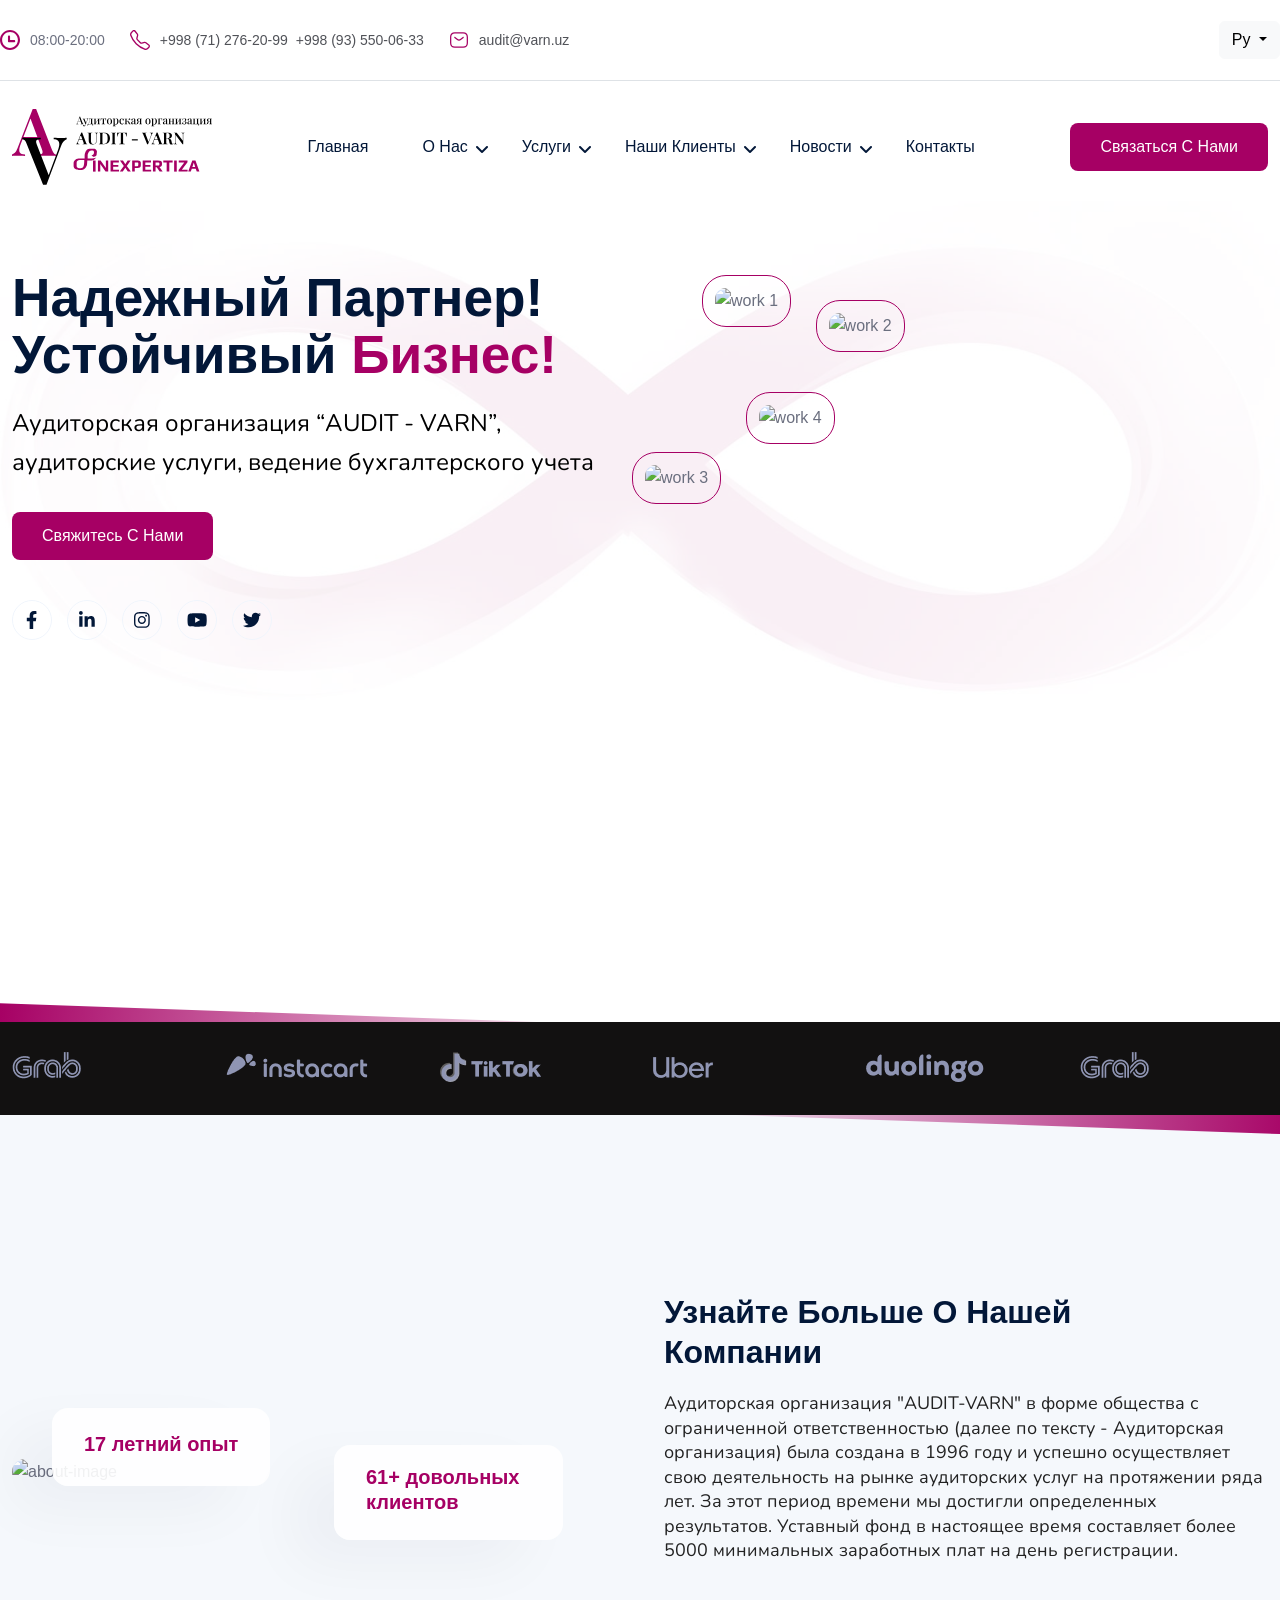
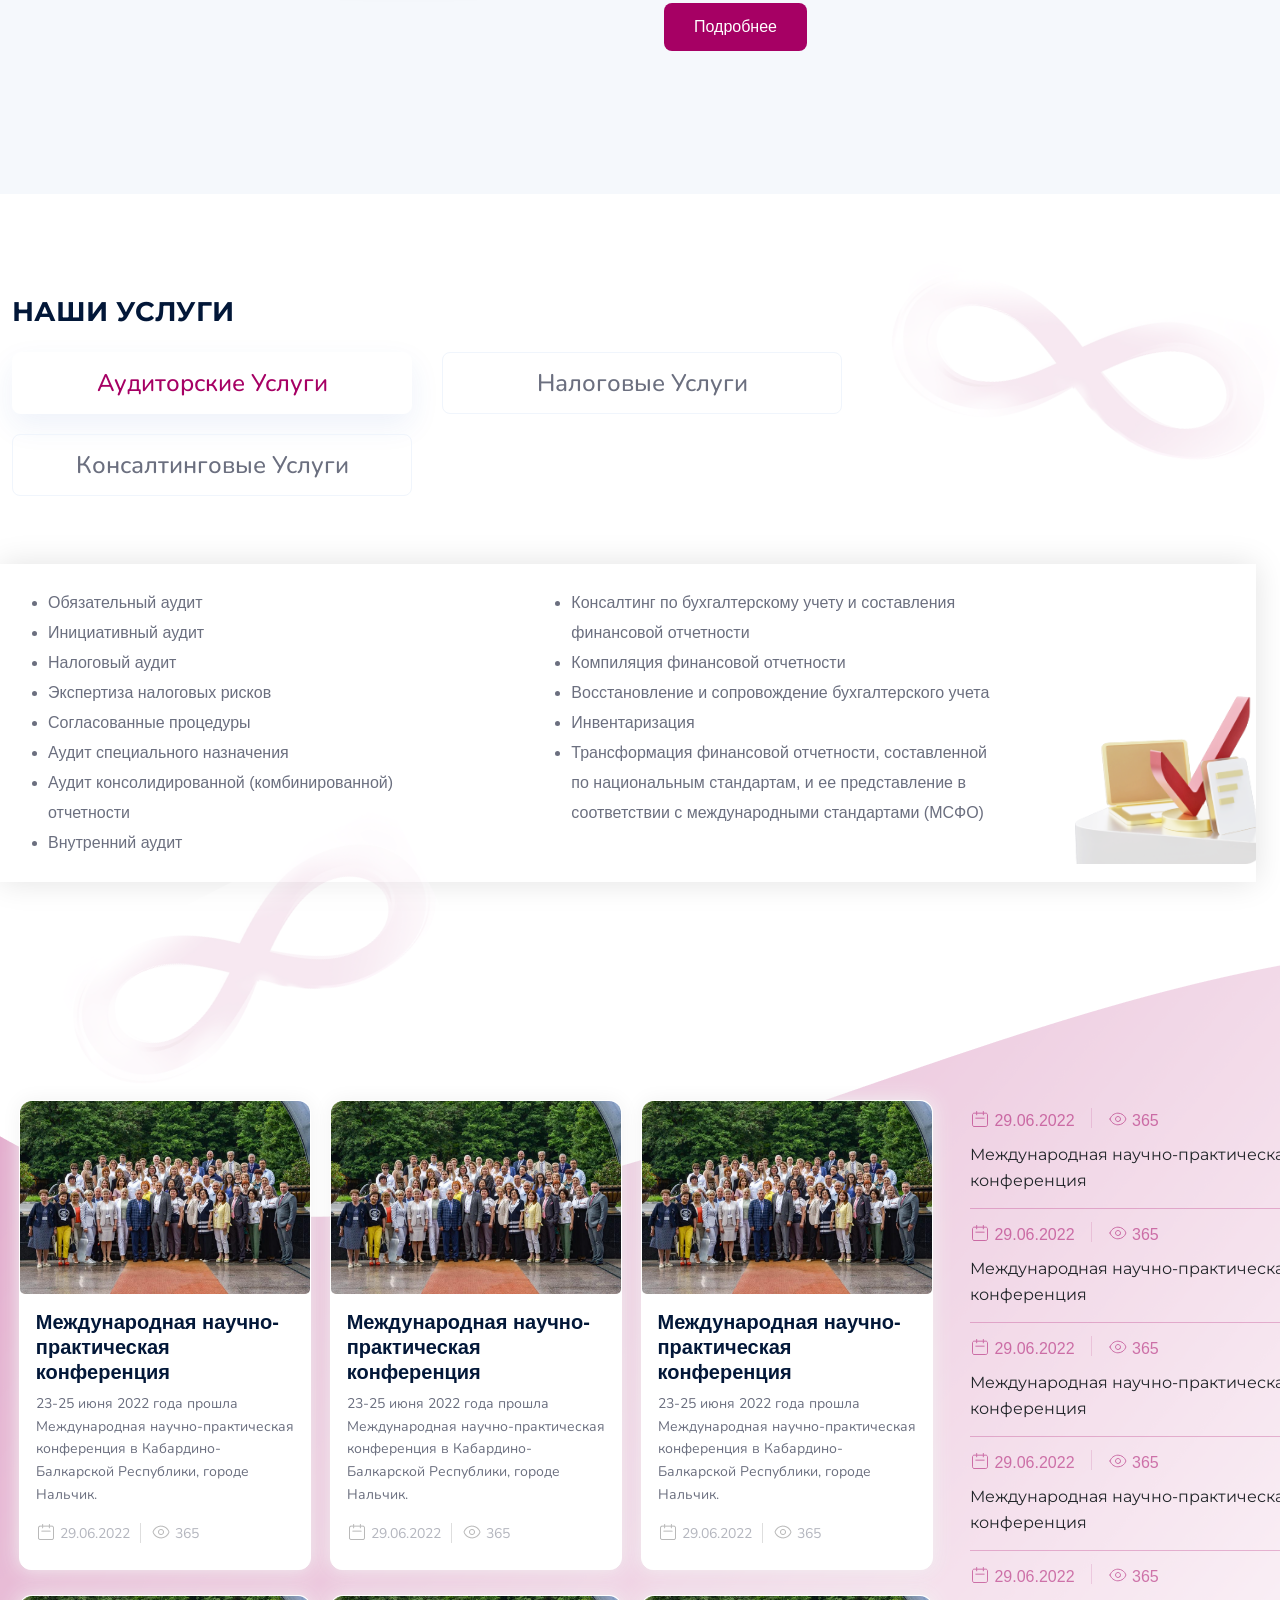
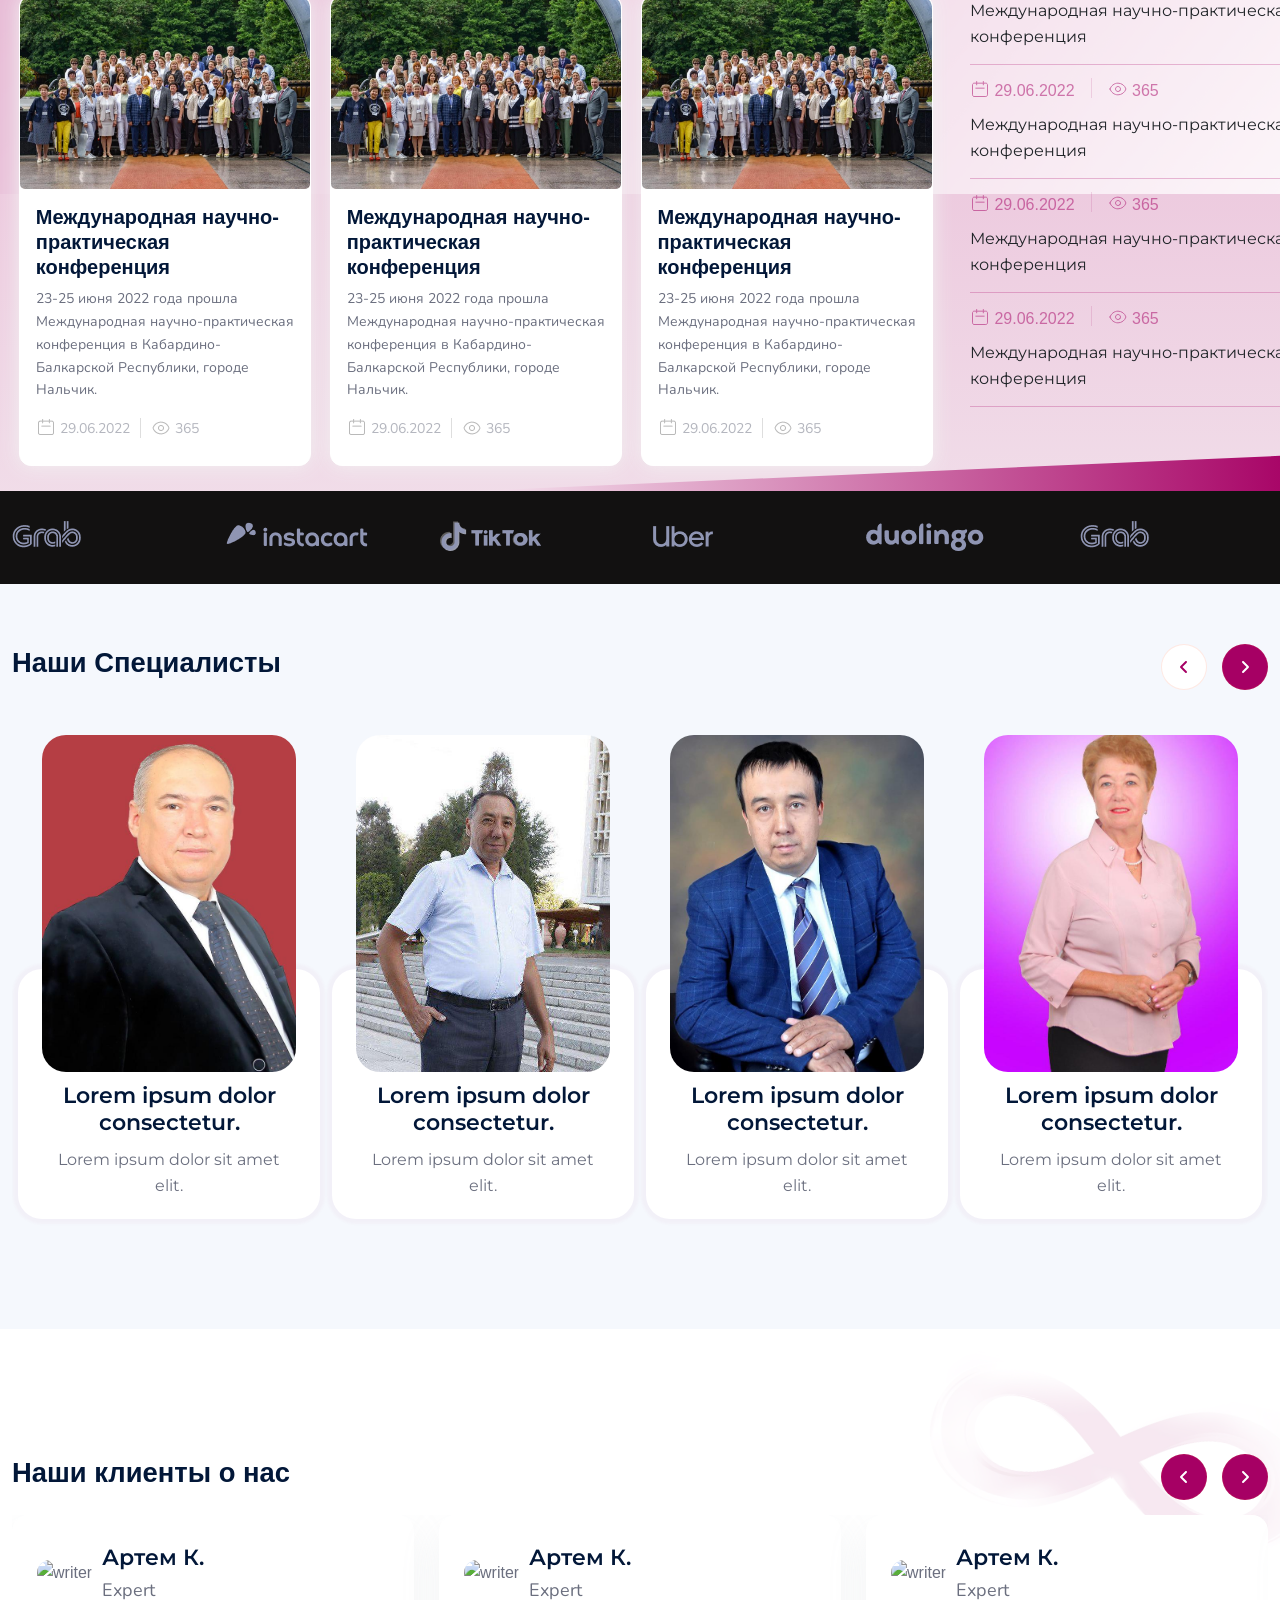
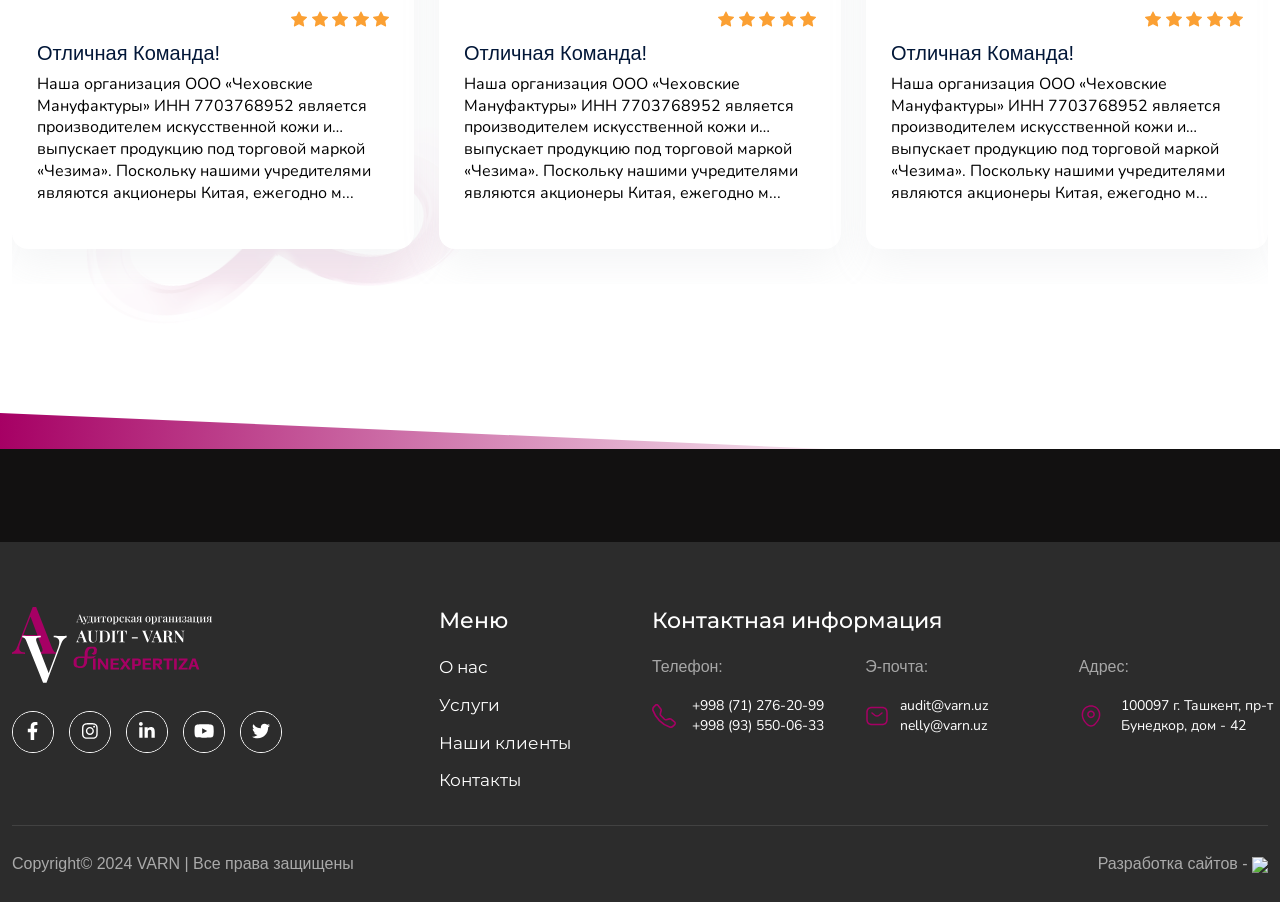
==== index.html @ 9e9b64b4 "full editing for server" ====
<!DOCTYPE html>
<html lang="en" data-bs-theme="light">

<head>
  <title>Audit varn</title>
  <meta charset="UTF-8">
  <meta http-equiv="X-UA-Compatible" content="IE=edge">
  <meta name="viewport" content="width=device-width, initial-scale=1.0">

  <!-- Sites meta Data -->
  <meta name="application-name"
    content="Torkbiz - Professional Multipurpose HTML Template for Business Consulting & Financial Services">
  <meta name="author" content="thetork">
  <meta name="keywords" content="Torkbiz, corporate business, consultancy agencies">
  <meta name="description"
    content="Torkbiz provides a professional online platform to showcase your products, services, and expertise.
      From captivating visuals to seamless navigation, Torkbiz ensures an engaging user experience that leaves a lasting impression.
      Whether you're looking to attract new clients, expand your reach, or establish your brand presence,
      Torkbiz is the perfect choice for crafting a modern business website that stands out in today's competitive landscape.">

  <!-- OG meta data -->
  <meta property="og:title"
    content="Torkbiz - Professional Multipurpose HTML Template for Business Consulting & Financial Services">
  <meta property="og:site_name" content=Torkbiz>
  <meta property="og:url" content="https://oqila.uz/">
  <meta property="og:description"
    content="Professional Multipurpose Corporate HTML Template for Business Consulting & Financial Service that attract new clients, expand your reach, or establish your brand presence,
      Torkbiz is the perfect choice for crafting a modern business website that stands out in today's competitive landscape.">
  <meta property="og:type" content="website">
  <meta property="og:image" content="assets/images/og.png">

  <link rel="shortcut icon" href="assets/images/icon/logo.png" type="image/x-icon">

  <link rel="stylesheet" href="assets/css/bootstrap.min.css">
  <link rel="stylesheet" href="assets/css/aos.css">
  <link rel="stylesheet" href="assets/css/all.min.css">
  <link rel="stylesheet" href="assets/css/lightcase.css">
  <link rel="stylesheet" href="assets/css/swiper-bundle.min.css">

  <!-- main css for template -->
  <link rel="stylesheet" href="assets/css/style.css">
</head>

<body>

  <!-- ===============>> Preloader start here <<================= -->
  <div class="preloader">
    <img loading="lazy" src="assets/images/logo/logo.svg" alt="preloader icon">
  </div>
  <!-- ===============>> Preloader end here <<================= -->

  <!-- ===============>> Header section start here <<================= -->
  <header>
    <nav class="navbar navbar-expand-lg nav-h">
      <div class="container d-flex justify-content-between align-items-center p-0">
        <div class="d-flex align-items-center">
          <svg version="1.1" id="Capa_1" xmlns="http://www.w3.org/2000/svg" xmlns:xlink="http://www.w3.org/1999/xlink"
            viewBox="0 0 142.447 142.447" xml:space="preserve">
            <g>
              <path d="M71.224,0C31.951,0,0,31.951,0,71.224s31.951,71.224,71.224,71.224s71.224-31.951,71.224-71.224
                            S110.496,0,71.224,0z M71.224,127.447C40.222,127.447,15,102.226,15,71.224S40.222,15,71.224,15s56.224,25.222,56.224,56.224
                            S102.226,127.447,71.224,127.447z" />
              <path d="M100.923,72.016H71.724V46.724c0-4.143-3.357-7.5-7.5-7.5s-7.5,3.357-7.5,7.5v32.792
                        c0,4.143,3.357,7.5,7.5,7.5h36.699c4.143,0,7.5-3.357,7.5-7.5S105.065,72.016,100.923,72.016z" />
            </g>
          </svg>
          <p>08:00-20:00</p>
          <svg xmlns="http://www.w3.org/2000/svg" class="bi bi-telephone" viewBox="0 0 16 16">
            <path
              d="M3.654 1.328a.678.678 0 0 0-1.015-.063L1.605 2.3c-.483.484-.661 1.169-.45 1.77a17.6 17.6 0 0 0 4.168 6.608 17.6 17.6 0 0 0 6.608 4.168c.601.211 1.286.033 1.77-.45l1.034-1.034a.678.678 0 0 0-.063-1.015l-2.307-1.794a.68.68 0 0 0-.58-.122l-2.19.547a1.75 1.75 0 0 1-1.657-.459L5.482 8.062a1.75 1.75 0 0 1-.46-1.657l.548-2.19a.68.68 0 0 0-.122-.58zM1.884.511a1.745 1.745 0 0 1 2.612.163L6.29 2.98c.329.423.445.974.315 1.494l-.547 2.19a.68.68 0 0 0 .178.643l2.457 2.457a.68.68 0 0 0 .644.178l2.189-.547a1.75 1.75 0 0 1 1.494.315l2.306 1.794c.829.645.905 1.87.163 2.611l-1.034 1.034c-.74.74-1.846 1.065-2.877.702a18.6 18.6 0 0 1-7.01-4.42 18.6 18.6 0 0 1-4.42-7.009c-.362-1.03-.037-2.137.703-2.877z" />
          </svg>
          <p><a href="tel:+998712762099">+998 (71) 276-20-99</a><a href="tel:+998935500633" class="ms-2">+998
              (93) 550-06-33</a></p>
          <svg viewBox="0 0 24 24" fill="none" xmlns="http://www.w3.org/2000/svg">
            <path
              d="M17 21.25H7C3.35 21.25 1.25 19.15 1.25 15.5V8.50003C1.25 4.85003 3.35 2.75003 7 2.75003H17C20.65 2.75003 22.75 4.85003 22.75 8.50003V15.5C22.75 19.15 20.65 21.25 17 21.25ZM7 4.25003C4.14 4.25003 2.75 5.64003 2.75 8.50003V15.5C2.75 18.36 4.14 19.75 7 19.75H17C19.86 19.75 21.25 18.36 21.25 15.5V8.50003C21.25 5.64003 19.86 4.25003 17 4.25003H7Z"
              fill="#A60064" />
            <path
              d="M11.9998 12.87C11.1598 12.87 10.3098 12.61 9.65978 12.08L6.52978 9.57997C6.20978 9.31997 6.14978 8.84997 6.40978 8.52997C6.66978 8.20997 7.13978 8.14997 7.45978 8.40997L10.5898 10.91C11.3498 11.52 12.6398 11.52 13.3998 10.91L16.5298 8.40997C16.8498 8.14997 17.3298 8.19997 17.5798 8.52997C17.8398 8.84997 17.7898 9.32997 17.4598 9.57997L14.3298 12.08C13.6898 12.61 12.8398 12.87 11.9998 12.87Z"
              fill="#A60064" />
          </svg>
          <p><a href="mailto:audit@varn.uz">audit@varn.uz</a></p>
        </div>
        <div class="d-flex align-items-center">
          <div class="dropdown">
            <button class="btn btn-light dropdown-toggle" type="button" data-bs-toggle="dropdown" aria-expanded="false">
              Ру
            </button>
            <ul class="dropdown-menu custom-dropdown">
              <li><button class="dropdown-item" type="button">Ру</button></li>
              <li><button class="dropdown-item" type="button">En</button></li>
            </ul>
          </div>
          <div class="lightdark-switch ms-3 d-none">
            <span class="dark-btn p-0 border-0" id="btnSwitch" style="width: 33px; height: 33px;"><img loading="lazy"
                src="assets/images/icon/moon.svg" alt="lightdark-switch" class="swtich-icon"></span>
          </div>
        </div>
      </div>
    </nav>
  </header>
  <!-- ===============>> Header section end here <<================= -->
  <!-- ===============>> Header section start here <<================= -->
  <header class="header-section bg-color-3" style="background-color: rgba(255, 255, 255, 0.8);">
    <div class="header-bottom">
      <div class="container border-top">
        <div class="header-wrapper">
          <div class="logo">
            <a href="index.html">
              <img loading="lazy" class="dark" src="assets/images/logo/logo.svg" alt="logo">
            </a>
          </div>
          <div class="menu-area">
            <ul class="menu menu--style1">
              <li>
                <a href="#0"> Главная </a>
              </li>
              <li>
                <a href="#">О нас</a>
                <ul class="submenu">
                  <li><a href="about.html">О компании</a></li>
                  <li><a href="price.html">Наши специалисты</a></li>
                  <li><a href="team.html">Сотрудничество</a></li>
                  <li><a href="team.html">Галерея</a></li>
                </ul>
              </li>
              <li>
                <a href="#">Услуги</a>
                <ul class="submenu">
                  <li><a href="services.html">Аудиторские услуги</a></li>
                  <li><a href="service-details.html">Налоговые услуги</a></li>
                  <li><a href="service-details.html">Консалтинговые услуги</a></li>
                </ul>
              </li>
              <li>
                <a href="#">Наши клиенты</a>
                <ul class="submenu">
                  <li><a href="blogs.html">Клиенты</a></li>
                  <li><a href="blog-sidebar.html">Заключения</a></li>
                  <liИнформация о проведенных аудиторских>
              </li>
            </ul>
            </li>
            <li>
              <a href="#">Новости</a>
              <ul class="submenu">
                <li><a href="services.html">Новости в законодательстве</a></li>
                <li><a href="service-details.html">Новости компании</a></li>
              </ul>
            </li>
            <li>
              <a href="contact.html">Контакты</a>
            </li>
            </ul>

          </div>
          <div class="header-action">
            <div class="menu-area">
              <div class="header-btn">
                <a href="signup.html" class="trk-btn trk-btn--border trk-btn--primary1">
                  <span style="font-weight: 500;">Связаться с нами</span>
                </a>
              </div>

              <!-- toggle icons -->
              <div class="header-bar d-lg-none header-bar--style1">
                <span></span>
                <span></span>
                <span></span>
              </div>
            </div>
          </div>
        </div>
      </div>
    </div>
  </header>
  <!-- ===============>> Header section end here <<================= -->
  <!-- ===============>> Banner section start here <<================= -->
  <section class="banner bg--cover bg-color-3" style="background-color: rgba(255, 255, 255, 0.8); height: 90vh;">
    <section style="background-color: rgba(255, 255, 255, 0); height: 90vh;">
      <div class="container pt-5">
        <div class="banner__wrapper">
          <div class="row gy-5 gx-4">
            <div class="col-lg-6 col-md-6 mt-sm-3 mt-xl-5">
              <div class="banner__content mt-lg-50 " data-aos="fade-right" data-aos-duration="1000">
                <h1 class="banner__content-heading">Надежный партнер! Устойчивый <span
                    style="color: var(--brand-color);">бизнес!</span></h1>
                <p class="banner__content-moto">Аудиторская организация “AUDIT - VARN”, аудиторские услуги, ведение
                  бухгалтерского учета</p>
                <div class="banner__content-btngroup">
                  <a href="signin.html" class="trk-btn trk-btn--border trk-btn--primary1 trk-btn--arrow">
                    Свяжитесь с нами
                  </a>
                </div>
                <div class="banner__content-social">
                  <ul class="social">
                    <li class="social__item">
                      <a href="#" class="social__link social__link--style1"><i class="fab fa-facebook-f"></i></a>
                    </li>
                    <li class="social__item">
                      <a href="#" class="social__link social__link--style1"><i class="fab fa-linkedin-in"></i></a>
                    </li>
                    <li class="social__item">
                      <a href="#" class="social__link social__link--style1"><i class="fab fa-instagram"></i></a>
                    </li>
                    <li class="social__item">
                      <a href="#" class="social__link social__link--style1"><i class="fab fa-youtube"></i></a>
                    </li>
                    <li class="social__item">
                      <a href="signin.html" class="social__link social__link--style1"><i class="fab fa-twitter"></i></a>
                    </li>
                  </ul>
                </div>
              </div>
            </div>
            <div class="col-lg-6 col-md-6">
              <div class=" banner-images d-flex flex-column">
                <div>
                  <img loading="lazy" src="assets/images/bg/image.png" alt="work 1">
                  <img loading="lazy" src="assets/images/bg/image2.png" alt="work 2">
                </div>
                <div>
                  <img loading="lazy" src="assets/images/bg/image3.png" alt="work 3">
                  <img loading="lazy" src="assets/images/bg/image4.png" alt="work 4">
                </div>
              </div>
            </div>
          </div>
        </div>
      </div>
    </section>
  </section>
  <!-- ===============>> Banner section end here <<================= -->

  <!-- ===============>> partner section start here <<================= -->
  <div class="partner partner--gradient">
    <div class="container">
      <div class="partner__wrapper">
        <div class="partner__slider swiper">
          <div class="swiper-wrapper">
            <div class="swiper-slide">
              <div class="partner__item">
                <div class="partner__item-inner">
                  <img loading="lazy" src="assets/images/partner/light/1.png" alt="partner logo">
                </div>
              </div>
            </div>
            <div class="swiper-slide">
              <div class="partner__item">
                <div class="partner__item-inner">
                  <img loading="lazy" src="assets/images/partner/light/2.png" alt="partner logo">
                </div>
              </div>
            </div>
            <div class="swiper-slide">
              <div class="partner__item">
                <div class="partner__item-inner">
                  <img loading="lazy" src="assets/images/partner/light/3.png" alt="partner logo">
                </div>
              </div>
            </div>
            <div class="swiper-slide">
              <div class="partner__item">
                <div class="partner__item-inner">
                  <img loading="lazy" src="assets/images/partner/light/4.png" alt="partner logo">
                </div>
              </div>
            </div>
            <div class="swiper-slide">
              <div class="partner__item">
                <div class="partner__item-inner">
                  <img loading="lazy" src="assets/images/partner/light/5.png" alt="partner logo">
                </div>
              </div>
            </div>
          </div>
        </div>
      </div>
    </div>
  </div>
  <!-- ===============>> partner section end here <<================= -->

  <!-- ===============>> About section start here <<================= -->
  <section class="about about--style1 bg-color-2">
    <div class="container">
      <div class="about__wrapper">
        <div class="row g-5 align-items-center">
          <div class="col-lg-6">
            <div class="about__thumb" data-aos="fade-right" data-aos-duration="800">
              <div class="about__thumb-inner">
                <div class="about__thumb-image floating-content">
                  <img loading="lazy" class="dark" src="assets/images/bg/image5.png" alt="about-image">
                  <div class="floating-content__top-left">
                    <div class="floating-content__item">
                      <h3> <span class="purecounter" data-purecounter-start="0" data-purecounter-end="28">28</span>
                        летний опыт
                      </h3>
                    </div>
                  </div>
                  <div class="floating-content__bottom-right">
                    <div class="floating-content__item">
                      <h3 style="width: 165px;"> <span class="purecounter" data-purecounter-start="0"
                          data-purecounter-end="100">100</span>+ довольных клиентов
                      </h3>
                    </div>
                  </div>
                </div>
              </div>
            </div>
          </div>
          <div class="col-lg-6">
            <div class="about__content" data-aos="fade-left" data-aos-duration="800">
              <div class="about__content-inner">
                <div class="section-header section-header--max18 mb-1">
                  <h2 class="fs-2">Узнайте больше о нашей компании</h2>
                </div>
                <p class="mb-0">Аудиторская организация "AUDIT-VARN" в форме общества с ограниченной ответственностью
                  (далее по тексту - Аудиторская организация) была создана в 1996 году и успешно осуществляет свою
                  деятельность на рынке аудиторских услуг на протяжении ряда лет. За этот период времени мы достигли
                  определенных результатов. Уставный фонд в настоящее время составляет более 5000 минимальных заработных
                  плат на день регистрации.</p>
                <a href="about.html" class="trk-btn trk-btn--border trk-btn--primary1 mt-25 fw-normal">Подробнее</a>
              </div>
            </div>
          </div>
        </div>
      </div>
    </div>
  </section>
  <!-- ===============>> About section start here <<================= -->

  <!-- ===============>> feature section start here <<================= -->
  <section class="feature bg-color-4">
    <div class="container">
      <div class="feature__wrapper">
        <h4 class="font-montserrat mb-4">НАШИ УСЛУГИ</h4>
        <div class="row g-5 align-items-center justify-content-between">
          <div class="feature__content" data-aos="fade-right" data-aos-duration="800">
            <div class="feature__content-inner">
              <div class="feature__nav">
                <div class="nav nav--feature flex-row nav-pills justify-content-lg-start justify-content-sm-center"
                  id="feat-pills-tab" role="tablist" aria-orientation="horizontal">
                  <div class="nav-link active" id="feat-pills-one-tab" data-bs-toggle="pill"
                    data-bs-target="#feat-pills-one" role="tab" aria-controls="feat-pills-one" aria-selected="true">
                    <div class="feature__item">
                      <div class="feature__item-inner">
                        <div class="feature__item-content">
                          <h6>Аудиторские услуги</h6>
                        </div>
                      </div>
                    </div>
                  </div>
                  <div class="nav-link" id="feat-pills-two-tab" data-bs-toggle="pill" data-bs-target="#feat-pills-two"
                    role="tab" aria-controls="feat-pills-two" aria-selected="false">
                    <div class="feature__item">
                      <div class="feature__item-inner">
                        <div class="feature__item-content">
                          <h6>Налоговые услуги</h6>
                        </div>
                      </div>
                    </div>
                  </div>
                  <div class="nav-link" id="feat-pills-three-tab" data-bs-toggle="pill"
                    data-bs-target="#feat-pills-three" role="tab" aria-controls="feat-pills-three"
                    aria-selected="false">
                    <div class="feature__item">
                      <div class="feature__item-inner">
                        <div class="feature__item-content">
                          <h6>Консалтинговые услуги</h6>
                        </div>
                      </div>
                    </div>
                  </div>
                </div>
              </div>
            </div>
          </div>
          <div class="col-md-12 col-lg-12">
            <div class="feature__thumb" data-aos="fade-left" data-aos-duration="800">
              <div class="feature__thumb-inner">
                <div class="tab-content" id="feat-pills-tabContent">
                  <div class="tab-pane fade show active" id="feat-pills-one" role="tabpanel"
                    aria-labelledby="feat-pills-one-tab" tabindex="0">
                    <div class="row w-100 service_box">
                      <ul class="px-5 my-4 col-lg-5 col-sm-12">
                        <li>Обязательный аудит</li>
                        <li>Инициативный аудит</li>
                        <li>Налоговый аудит</li>
                        <li>Экспертиза налоговых рисков</li>
                        <li>Согласованные процедуры</li>
                        <li>Аудит специального назначения</li>
                        <li>Аудит консолидированной (комбинированной) отчетности</li>
                        <li>Внутренний аудит</li>
                      </ul>
                      <ul class="px-5 my-4 col-lg-5 col-sm-12">
                        <li>Консалтинг по бухгалтерскому учету и составления финансовой отчетности
                        </li>
                        <li>Компиляция финансовой отчетности</li>
                        <li>Восстановление и сопровождение бухгалтерского учета</li>
                        <li>Инвентаризация</li>
                        <li>Трансформация финансовой отчетности, составленной по национальным стандартам, и ее
                          представление в соответствии с международными стандартами (МСФО)</li>
                      </ul>
                      <div class="col-lg-2 d-sm-none d-lg-block"></div>
                    </div>
                  </div>
                  <div class="tab-pane fade" id="feat-pills-two" role="tabpanel" aria-labelledby="feat-pills-two-tab"
                    tabindex="0">
                    <div class="row w-100 service_box">
                      <ul class="px-5 my-4 col-lg-5 col-sm-12">
                        <li>Обязательный аудит</li>
                        <li>Инициативный аудит</li>
                        <li>Налоговый аудит</li>
                        <li>Экспертиза налоговых рисков</li>
                        <li>Согласованные процедуры</li>
                        <li>Аудит специального назначения</li>
                        <li>Аудит консолидированной (комбинированной) отчетности</li>
                        <li>Внутренний аудит</li>
                      </ul>
                      <ul class="px-5 my-4 col-lg-5 col-sm-12">
                        <li>Консалтинг по бухгалтерскому учету и составления финансовой отчетности
                        </li>
                        <li>Компиляция финансовой отчетности</li>
                        <li>Восстановление и сопровождение бухгалтерского учета</li>
                        <li>Инвентаризация</li>
                        <li>Трансформация финансовой отчетности, составленной по национальным стандартам, и ее
                          представление в соответствии с международными стандартами (МСФО)</li>
                      </ul>
                      <div class="col-lg-2 d-sm-none d-lg-block"></div>
                    </div>
                  </div>
                  <div class="tab-pane fade" id="feat-pills-three" role="tabpanel"
                    aria-labelledby="feat-pills-three-tab" tabindex="0">
                    <div class="row w-100 service_box">
                      <ul class="px-5 my-4 col-lg-5 col-sm-12">
                        <li>Обязательный аудит</li>
                        <li>Инициативный аудит</li>
                        <li>Налоговый аудит</li>
                        <li>Экспертиза налоговых рисков</li>
                        <li>Согласованные процедуры</li>
                        <li>Аудит специального назначения</li>
                        <li>Аудит консолидированной (комбинированной) отчетности</li>
                        <li>Внутренний аудит</li>
                      </ul>
                      <ul class="px-5 my-4 col-lg-5 col-sm-12">
                        <li>Консалтинг по бухгалтерскому учету и составления финансовой отчетности
                        </li>
                        <li>Компиляция финансовой отчетности</li>
                        <li>Восстановление и сопровождение бухгалтерского учета</li>
                        <li>Инвентаризация</li>
                        <li>Трансформация финансовой отчетности, составленной по национальным стандартам, и ее
                          представление в соответствии с международными стандартами (МСФО)</li>
                      </ul>
                      <div class="col-lg-2 d-sm-none d-lg-block"></div>
                    </div>
                  </div>
                </div>
              </div>
            </div>
          </div>
        </div>
      </div>
    </div>
    <div class="service_bg service_bg-1"></div>
    <div class="service_bg service_bg-2"></div>
    <div class="container mt-5 pt-75">
      <a data-aos="fade-left" href="about.html"
        class="trk-btn trk-btn--border trk-btn--primary1 fw-normal float-end">Посмотреть все</a>
      <h3 data-aos="fade-right" class="py-1 m-0">Новости</h3>
      <div class="row flex-lg-nowrap flex-sm-wrap mt-5 mx-0">
        <div class="col-sm-12 col-xl-9 col-lg-8 col-12 row news_box" data-aos="fade-right" data-aos-duration="2000">
          <div class="card" data-aos="fade-up" data-aos-duration="1200">
            <img loading="lazy" src="assets/images/news/image.png" class="card-img loading=" lazy"-top" alt="news">
            <div class="card-body">
              <h5 class="fs-5">Международная научно-практическая конференция</h5>
              <p>23-25 июня 2022 года прошла Международная научно-практическая конференция в
                Кабардино-Балкарской Республики, городе Нальчик.</p>
              <div class="opacity-50 d-flex align-items-center flex-row my-2">
                <span><img loading="lazy" src="assets/images/news/calendar.png" alt="Calendar"
                    style="margin-top: -5px;">
                  29.06.2022</span>
                <span class="vr"></span>
                <span><img loading="lazy" src="assets/images/news/eye.png" alt="eye" style="margin-top: -4px;">
                  365</span>
              </div>
            </div>
          </div>
          <div class="card" data-aos="fade-up" data-aos-duration="1200">
            <img loading="lazy" src="assets/images/news/image.png" class="card-img loading=" lazy"-top" alt="news">
            <div class="card-body">
              <h5 class="fs-5">Международная научно-практическая конференция</h5>
              <p>23-25 июня 2022 года прошла Международная научно-практическая конференция в
                Кабардино-Балкарской Республики, городе Нальчик.</p>
              <div class="opacity-50 d-flex align-items-center flex-row my-2">
                <span><img loading="lazy" src="assets/images/news/calendar.png" alt="Calendar"
                    style="margin-top: -5px;">
                  29.06.2022</span>
                <span class="vr"></span>
                <span><img loading="lazy" src="assets/images/news/eye.png" alt="eye" style="margin-top: -4px;">
                  365</span>
              </div>
            </div>
          </div>
          <div class="card" data-aos="fade-up" data-aos-duration="1200">
            <img loading="lazy" src="assets/images/news/image.png" class="card-img loading=" lazy"-top" alt="news">
            <div class="card-body">
              <h5 class="fs-5">Международная научно-практическая конференция</h5>
              <p>23-25 июня 2022 года прошла Международная научно-практическая конференция в
                Кабардино-Балкарской Республики, городе Нальчик.</p>
              <div class="opacity-50 d-flex align-items-center flex-row my-2">
                <span><img loading="lazy" src="assets/images/news/calendar.png" alt="Calendar"
                    style="margin-top: -5px;">
                  29.06.2022</span>
                <span class="vr"></span>
                <span><img loading="lazy" src="assets/images/news/eye.png" alt="eye" style="margin-top: -4px;">
                  365</span>
              </div>
            </div>
          </div>
          <div class="card" data-aos="fade-up" data-aos-duration="1200">
            <img loading="lazy" src="assets/images/news/image.png" class="card-img loading=" lazy"-top" alt="news">
            <div class="card-body">
              <h5 class="fs-5">Международная научно-практическая конференция</h5>
              <p>23-25 июня 2022 года прошла Международная научно-практическая конференция в
                Кабардино-Балкарской Республики, городе Нальчик.</p>
              <div class="opacity-50 d-flex align-items-center flex-row my-2">
                <span><img loading="lazy" src="assets/images/news/calendar.png" alt="Calendar"
                    style="margin-top: -5px;">
                  29.06.2022</span>
                <span class="vr"></span>
                <span><img loading="lazy" src="assets/images/news/eye.png" alt="eye" style="margin-top: -4px;">
                  365</span>
              </div>
            </div>
          </div>
          <div class="card" data-aos="fade-up" data-aos-duration="1200">
            <img loading="lazy" src="assets/images/news/image.png" class="card-img loading=" lazy"-top" alt="news">
            <div class="card-body">
              <h5 class="fs-5">Международная научно-практическая конференция</h5>
              <p>23-25 июня 2022 года прошла Международная научно-практическая конференция в
                Кабардино-Балкарской Республики, городе Нальчик.</p>
              <div class="opacity-50 d-flex align-items-center flex-row my-2">
                <span><img loading="lazy" src="assets/images/news/calendar.png" alt="Calendar"
                    style="margin-top: -5px;">
                  29.06.2022</span>
                <span class="vr"></span>
                <span><img loading="lazy" src="assets/images/news/eye.png" alt="eye" style="margin-top: -4px;">
                  365</span>
              </div>
            </div>
          </div>
          <div class="card" data-aos="fade-up" data-aos-duration="1200">
            <img loading="lazy" src="assets/images/news/image.png" class="card-img loading=" lazy"-top" alt="news">
            <div class="card-body">
              <h5 class="fs-5">Международная научно-практическая конференция</h5>
              <p>23-25 июня 2022 года прошла Международная научно-практическая конференция в
                Кабардино-Балкарской Республики, городе Нальчик.</p>
              <div class="opacity-50 d-flex align-items-center flex-row my-2">
                <span><img loading="lazy" src="assets/images/news/calendar.png" alt="Calendar"
                    style="margin-top: -5px;">
                  29.06.2022</span>
                <span class="vr"></span>
                <span><img loading="lazy" src="assets/images/news/eye.png" alt="eye" style="margin-top: -4px;">
                  365</span>
              </div>
            </div>
          </div>
        </div>
        <div class="col-sm-12 col-4 col-lg-5">
          <div class="ps-4 ms-3" data-aos="fade-up" data-aos-duration="1200">
            <div class="opacity-50 d-flex align-items-center flex-row my-2">
              <span>
                <svg style="margin-top: -5px;" width="20" viewBox="0 0 20 20" xmlns="http://www.w3.org/2000/svg">
                  <path
                    d="M6.66667 5.83333V2.5M13.3333 5.83333V2.5M5.83333 9.16667H14.1667M4.16667 17.5H15.8333C16.2754 17.5 16.6993 17.3244 17.0118 17.0118C17.3244 16.6993 17.5 16.2754 17.5 15.8333V5.83333C17.5 5.39131 17.3244 4.96738 17.0118 4.65482C16.6993 4.34226 16.2754 4.16667 15.8333 4.16667H4.16667C3.72464 4.16667 3.30072 4.34226 2.98816 4.65482C2.67559 4.96738 2.5 5.39131 2.5 5.83333V15.8333C2.5 16.2754 2.67559 16.6993 2.98816 17.0118C3.30072 17.3244 3.72464 17.5 4.16667 17.5Z"
                    stroke="var(--brand-color)" stroke-linecap="round" stroke-linejoin="round" />
                </svg>
                29.06.2022</span>
              <span class="vr mx-3" style="background-color: var(--brand-color);"></span>
              <span>
                <svg style="margin-top: -5px;" width="20" viewBox="0 0 20 20" fill="none"
                  xmlns="http://www.w3.org/2000/svg">
                  <path
                    d="M11.7678 11.7678C12.2366 11.2989 12.5 10.663 12.5 10C12.5 9.33696 12.2366 8.70107 11.7678 8.23223C11.2989 7.76339 10.663 7.5 10 7.5C9.33696 7.5 8.70107 7.76339 8.23223 8.23223C7.76339 8.70107 7.5 9.33696 7.5 10C7.5 10.663 7.76339 11.2989 8.23223 11.7678C8.70107 12.2366 9.33696 12.5 10 12.5C10.663 12.5 11.2989 12.2366 11.7678 11.7678Z"
                    stroke="var(--brand-color)" stroke-linecap="round" stroke-linejoin="round" />
                  <path
                    d="M2.04688 9.99984C3.10854 6.619 6.26771 4.1665 9.99854 4.1665C13.7302 4.1665 16.8885 6.619 17.9502 9.99984C16.8885 13.3807 13.7302 15.8332 9.99854 15.8332C6.26771 15.8332 3.10854 13.3807 2.04688 9.99984Z"
                    stroke="var(--brand-color)" stroke-linecap="round" stroke-linejoin="round" />
                </svg>
                365</span>
            </div>
            <p class="w-75 font-montserrat text-dark">Международная научно-практическая конференция</p>
            <hr style="border-color: var(--brand-color);">
          </div>
          <div class="ps-4 ms-3" data-aos="fade-up" data-aos-duration="1200">
            <div class="opacity-50 d-flex align-items-center flex-row my-2">
              <span>
                <svg style="margin-top: -5px;" width="20" viewBox="0 0 20 20" xmlns="http://www.w3.org/2000/svg">
                  <path
                    d="M6.66667 5.83333V2.5M13.3333 5.83333V2.5M5.83333 9.16667H14.1667M4.16667 17.5H15.8333C16.2754 17.5 16.6993 17.3244 17.0118 17.0118C17.3244 16.6993 17.5 16.2754 17.5 15.8333V5.83333C17.5 5.39131 17.3244 4.96738 17.0118 4.65482C16.6993 4.34226 16.2754 4.16667 15.8333 4.16667H4.16667C3.72464 4.16667 3.30072 4.34226 2.98816 4.65482C2.67559 4.96738 2.5 5.39131 2.5 5.83333V15.8333C2.5 16.2754 2.67559 16.6993 2.98816 17.0118C3.30072 17.3244 3.72464 17.5 4.16667 17.5Z"
                    stroke="var(--brand-color)" stroke-linecap="round" stroke-linejoin="round" />
                </svg>
                29.06.2022</span>
              <span class="vr mx-3" style="background-color: var(--brand-color);"></span>
              <span>
                <svg style="margin-top: -5px;" width="20" viewBox="0 0 20 20" fill="none"
                  xmlns="http://www.w3.org/2000/svg">
                  <path
                    d="M11.7678 11.7678C12.2366 11.2989 12.5 10.663 12.5 10C12.5 9.33696 12.2366 8.70107 11.7678 8.23223C11.2989 7.76339 10.663 7.5 10 7.5C9.33696 7.5 8.70107 7.76339 8.23223 8.23223C7.76339 8.70107 7.5 9.33696 7.5 10C7.5 10.663 7.76339 11.2989 8.23223 11.7678C8.70107 12.2366 9.33696 12.5 10 12.5C10.663 12.5 11.2989 12.2366 11.7678 11.7678Z"
                    stroke="var(--brand-color)" stroke-linecap="round" stroke-linejoin="round" />
                  <path
                    d="M2.04688 9.99984C3.10854 6.619 6.26771 4.1665 9.99854 4.1665C13.7302 4.1665 16.8885 6.619 17.9502 9.99984C16.8885 13.3807 13.7302 15.8332 9.99854 15.8332C6.26771 15.8332 3.10854 13.3807 2.04688 9.99984Z"
                    stroke="var(--brand-color)" stroke-linecap="round" stroke-linejoin="round" />
                </svg>
                365</span>
            </div>
            <p class="w-75 font-montserrat text-dark">Международная научно-практическая конференция</p>
            <hr style="border-color: var(--brand-color);">
          </div>
          <div class="ps-4 ms-3" data-aos="fade-up" data-aos-duration="1200">
            <div class="opacity-50 d-flex align-items-center flex-row my-2">
              <span>
                <svg style="margin-top: -5px;" width="20" viewBox="0 0 20 20" xmlns="http://www.w3.org/2000/svg">
                  <path
                    d="M6.66667 5.83333V2.5M13.3333 5.83333V2.5M5.83333 9.16667H14.1667M4.16667 17.5H15.8333C16.2754 17.5 16.6993 17.3244 17.0118 17.0118C17.3244 16.6993 17.5 16.2754 17.5 15.8333V5.83333C17.5 5.39131 17.3244 4.96738 17.0118 4.65482C16.6993 4.34226 16.2754 4.16667 15.8333 4.16667H4.16667C3.72464 4.16667 3.30072 4.34226 2.98816 4.65482C2.67559 4.96738 2.5 5.39131 2.5 5.83333V15.8333C2.5 16.2754 2.67559 16.6993 2.98816 17.0118C3.30072 17.3244 3.72464 17.5 4.16667 17.5Z"
                    stroke="var(--brand-color)" stroke-linecap="round" stroke-linejoin="round" />
                </svg>
                29.06.2022</span>
              <span class="vr mx-3" style="background-color: var(--brand-color);"></span>
              <span>
                <svg style="margin-top: -5px;" width="20" viewBox="0 0 20 20" fill="none"
                  xmlns="http://www.w3.org/2000/svg">
                  <path
                    d="M11.7678 11.7678C12.2366 11.2989 12.5 10.663 12.5 10C12.5 9.33696 12.2366 8.70107 11.7678 8.23223C11.2989 7.76339 10.663 7.5 10 7.5C9.33696 7.5 8.70107 7.76339 8.23223 8.23223C7.76339 8.70107 7.5 9.33696 7.5 10C7.5 10.663 7.76339 11.2989 8.23223 11.7678C8.70107 12.2366 9.33696 12.5 10 12.5C10.663 12.5 11.2989 12.2366 11.7678 11.7678Z"
                    stroke="var(--brand-color)" stroke-linecap="round" stroke-linejoin="round" />
                  <path
                    d="M2.04688 9.99984C3.10854 6.619 6.26771 4.1665 9.99854 4.1665C13.7302 4.1665 16.8885 6.619 17.9502 9.99984C16.8885 13.3807 13.7302 15.8332 9.99854 15.8332C6.26771 15.8332 3.10854 13.3807 2.04688 9.99984Z"
                    stroke="var(--brand-color)" stroke-linecap="round" stroke-linejoin="round" />
                </svg>
                365</span>
            </div>
            <p class="w-75 font-montserrat text-dark">Международная научно-практическая конференция</p>
            <hr style="border-color: var(--brand-color);">
          </div>
          <div class="ps-4 ms-3" data-aos="fade-up" data-aos-duration="1200">
            <div class="opacity-50 d-flex align-items-center flex-row my-2">
              <span>
                <svg style="margin-top: -5px;" width="20" viewBox="0 0 20 20" xmlns="http://www.w3.org/2000/svg">
                  <path
                    d="M6.66667 5.83333V2.5M13.3333 5.83333V2.5M5.83333 9.16667H14.1667M4.16667 17.5H15.8333C16.2754 17.5 16.6993 17.3244 17.0118 17.0118C17.3244 16.6993 17.5 16.2754 17.5 15.8333V5.83333C17.5 5.39131 17.3244 4.96738 17.0118 4.65482C16.6993 4.34226 16.2754 4.16667 15.8333 4.16667H4.16667C3.72464 4.16667 3.30072 4.34226 2.98816 4.65482C2.67559 4.96738 2.5 5.39131 2.5 5.83333V15.8333C2.5 16.2754 2.67559 16.6993 2.98816 17.0118C3.30072 17.3244 3.72464 17.5 4.16667 17.5Z"
                    stroke="var(--brand-color)" stroke-linecap="round" stroke-linejoin="round" />
                </svg>
                29.06.2022</span>
              <span class="vr mx-3" style="background-color: var(--brand-color);"></span>
              <span>
                <svg style="margin-top: -5px;" width="20" viewBox="0 0 20 20" fill="none"
                  xmlns="http://www.w3.org/2000/svg">
                  <path
                    d="M11.7678 11.7678C12.2366 11.2989 12.5 10.663 12.5 10C12.5 9.33696 12.2366 8.70107 11.7678 8.23223C11.2989 7.76339 10.663 7.5 10 7.5C9.33696 7.5 8.70107 7.76339 8.23223 8.23223C7.76339 8.70107 7.5 9.33696 7.5 10C7.5 10.663 7.76339 11.2989 8.23223 11.7678C8.70107 12.2366 9.33696 12.5 10 12.5C10.663 12.5 11.2989 12.2366 11.7678 11.7678Z"
                    stroke="var(--brand-color)" stroke-linecap="round" stroke-linejoin="round" />
                  <path
                    d="M2.04688 9.99984C3.10854 6.619 6.26771 4.1665 9.99854 4.1665C13.7302 4.1665 16.8885 6.619 17.9502 9.99984C16.8885 13.3807 13.7302 15.8332 9.99854 15.8332C6.26771 15.8332 3.10854 13.3807 2.04688 9.99984Z"
                    stroke="var(--brand-color)" stroke-linecap="round" stroke-linejoin="round" />
                </svg>
                365</span>
            </div>
            <p class="w-75 font-montserrat text-dark">Международная научно-практическая конференция</p>
            <hr style="border-color: var(--brand-color);">
          </div>
          <div class="ps-4 ms-3" data-aos="fade-up" data-aos-duration="1200">
            <div class="opacity-50 d-flex align-items-center flex-row my-2">
              <span>
                <svg style="margin-top: -5px;" width="20" viewBox="0 0 20 20" xmlns="http://www.w3.org/2000/svg">
                  <path
                    d="M6.66667 5.83333V2.5M13.3333 5.83333V2.5M5.83333 9.16667H14.1667M4.16667 17.5H15.8333C16.2754 17.5 16.6993 17.3244 17.0118 17.0118C17.3244 16.6993 17.5 16.2754 17.5 15.8333V5.83333C17.5 5.39131 17.3244 4.96738 17.0118 4.65482C16.6993 4.34226 16.2754 4.16667 15.8333 4.16667H4.16667C3.72464 4.16667 3.30072 4.34226 2.98816 4.65482C2.67559 4.96738 2.5 5.39131 2.5 5.83333V15.8333C2.5 16.2754 2.67559 16.6993 2.98816 17.0118C3.30072 17.3244 3.72464 17.5 4.16667 17.5Z"
                    stroke="var(--brand-color)" stroke-linecap="round" stroke-linejoin="round" />
                </svg>
                29.06.2022</span>
              <span class="vr mx-3" style="background-color: var(--brand-color);"></span>
              <span>
                <svg style="margin-top: -5px;" width="20" viewBox="0 0 20 20" fill="none"
                  xmlns="http://www.w3.org/2000/svg">
                  <path
                    d="M11.7678 11.7678C12.2366 11.2989 12.5 10.663 12.5 10C12.5 9.33696 12.2366 8.70107 11.7678 8.23223C11.2989 7.76339 10.663 7.5 10 7.5C9.33696 7.5 8.70107 7.76339 8.23223 8.23223C7.76339 8.70107 7.5 9.33696 7.5 10C7.5 10.663 7.76339 11.2989 8.23223 11.7678C8.70107 12.2366 9.33696 12.5 10 12.5C10.663 12.5 11.2989 12.2366 11.7678 11.7678Z"
                    stroke="var(--brand-color)" stroke-linecap="round" stroke-linejoin="round" />
                  <path
                    d="M2.04688 9.99984C3.10854 6.619 6.26771 4.1665 9.99854 4.1665C13.7302 4.1665 16.8885 6.619 17.9502 9.99984C16.8885 13.3807 13.7302 15.8332 9.99854 15.8332C6.26771 15.8332 3.10854 13.3807 2.04688 9.99984Z"
                    stroke="var(--brand-color)" stroke-linecap="round" stroke-linejoin="round" />
                </svg>
                365</span>
            </div>
            <p class="w-75 font-montserrat text-dark">Международная научно-практическая конференция</p>
            <hr style="border-color: var(--brand-color);">
          </div>
          <div class="ps-4 ms-3" data-aos="fade-up" data-aos-duration="1200">
            <div class="opacity-50 d-flex align-items-center flex-row my-2">
              <span>
                <svg style="margin-top: -5px;" width="20" viewBox="0 0 20 20" xmlns="http://www.w3.org/2000/svg">
                  <path
                    d="M6.66667 5.83333V2.5M13.3333 5.83333V2.5M5.83333 9.16667H14.1667M4.16667 17.5H15.8333C16.2754 17.5 16.6993 17.3244 17.0118 17.0118C17.3244 16.6993 17.5 16.2754 17.5 15.8333V5.83333C17.5 5.39131 17.3244 4.96738 17.0118 4.65482C16.6993 4.34226 16.2754 4.16667 15.8333 4.16667H4.16667C3.72464 4.16667 3.30072 4.34226 2.98816 4.65482C2.67559 4.96738 2.5 5.39131 2.5 5.83333V15.8333C2.5 16.2754 2.67559 16.6993 2.98816 17.0118C3.30072 17.3244 3.72464 17.5 4.16667 17.5Z"
                    stroke="var(--brand-color)" stroke-linecap="round" stroke-linejoin="round" />
                </svg>
                29.06.2022</span>
              <span class="vr mx-3" style="background-color: var(--brand-color);"></span>
              <span>
                <svg style="margin-top: -5px;" width="20" viewBox="0 0 20 20" fill="none"
                  xmlns="http://www.w3.org/2000/svg">
                  <path
                    d="M11.7678 11.7678C12.2366 11.2989 12.5 10.663 12.5 10C12.5 9.33696 12.2366 8.70107 11.7678 8.23223C11.2989 7.76339 10.663 7.5 10 7.5C9.33696 7.5 8.70107 7.76339 8.23223 8.23223C7.76339 8.70107 7.5 9.33696 7.5 10C7.5 10.663 7.76339 11.2989 8.23223 11.7678C8.70107 12.2366 9.33696 12.5 10 12.5C10.663 12.5 11.2989 12.2366 11.7678 11.7678Z"
                    stroke="var(--brand-color)" stroke-linecap="round" stroke-linejoin="round" />
                  <path
                    d="M2.04688 9.99984C3.10854 6.619 6.26771 4.1665 9.99854 4.1665C13.7302 4.1665 16.8885 6.619 17.9502 9.99984C16.8885 13.3807 13.7302 15.8332 9.99854 15.8332C6.26771 15.8332 3.10854 13.3807 2.04688 9.99984Z"
                    stroke="var(--brand-color)" stroke-linecap="round" stroke-linejoin="round" />
                </svg>
                365</span>
            </div>
            <p class="w-75 font-montserrat text-dark">Международная научно-практическая конференция</p>
            <hr style="border-color: var(--brand-color);">
          </div>
          <div class="ps-4 ms-3" data-aos="fade-up" data-aos-duration="1200">
            <div class="opacity-50 d-flex align-items-center flex-row my-2">
              <span>
                <svg style="margin-top: -5px;" width="20" viewBox="0 0 20 20" xmlns="http://www.w3.org/2000/svg">
                  <path
                    d="M6.66667 5.83333V2.5M13.3333 5.83333V2.5M5.83333 9.16667H14.1667M4.16667 17.5H15.8333C16.2754 17.5 16.6993 17.3244 17.0118 17.0118C17.3244 16.6993 17.5 16.2754 17.5 15.8333V5.83333C17.5 5.39131 17.3244 4.96738 17.0118 4.65482C16.6993 4.34226 16.2754 4.16667 15.8333 4.16667H4.16667C3.72464 4.16667 3.30072 4.34226 2.98816 4.65482C2.67559 4.96738 2.5 5.39131 2.5 5.83333V15.8333C2.5 16.2754 2.67559 16.6993 2.98816 17.0118C3.30072 17.3244 3.72464 17.5 4.16667 17.5Z"
                    stroke="var(--brand-color)" stroke-linecap="round" stroke-linejoin="round" />
                </svg>
                29.06.2022</span>
              <span class="vr mx-3" style="background-color: var(--brand-color);"></span>
              <span>
                <svg style="margin-top: -5px;" width="20" viewBox="0 0 20 20" fill="none"
                  xmlns="http://www.w3.org/2000/svg">
                  <path
                    d="M11.7678 11.7678C12.2366 11.2989 12.5 10.663 12.5 10C12.5 9.33696 12.2366 8.70107 11.7678 8.23223C11.2989 7.76339 10.663 7.5 10 7.5C9.33696 7.5 8.70107 7.76339 8.23223 8.23223C7.76339 8.70107 7.5 9.33696 7.5 10C7.5 10.663 7.76339 11.2989 8.23223 11.7678C8.70107 12.2366 9.33696 12.5 10 12.5C10.663 12.5 11.2989 12.2366 11.7678 11.7678Z"
                    stroke="var(--brand-color)" stroke-linecap="round" stroke-linejoin="round" />
                  <path
                    d="M2.04688 9.99984C3.10854 6.619 6.26771 4.1665 9.99854 4.1665C13.7302 4.1665 16.8885 6.619 17.9502 9.99984C16.8885 13.3807 13.7302 15.8332 9.99854 15.8332C6.26771 15.8332 3.10854 13.3807 2.04688 9.99984Z"
                    stroke="var(--brand-color)" stroke-linecap="round" stroke-linejoin="round" />
                </svg>
                365</span>
            </div>
            <p class="w-75 font-montserrat text-dark">Международная научно-практическая конференция</p>
            <hr style="border-color: var(--brand-color);">
          </div>
          <div class="ps-4 ms-3" data-aos="fade-up" data-aos-duration="1200">
            <div class="opacity-50 d-flex align-items-center flex-row my-2">
              <span>
                <svg style="margin-top: -5px;" width="20" viewBox="0 0 20 20" xmlns="http://www.w3.org/2000/svg">
                  <path
                    d="M6.66667 5.83333V2.5M13.3333 5.83333V2.5M5.83333 9.16667H14.1667M4.16667 17.5H15.8333C16.2754 17.5 16.6993 17.3244 17.0118 17.0118C17.3244 16.6993 17.5 16.2754 17.5 15.8333V5.83333C17.5 5.39131 17.3244 4.96738 17.0118 4.65482C16.6993 4.34226 16.2754 4.16667 15.8333 4.16667H4.16667C3.72464 4.16667 3.30072 4.34226 2.98816 4.65482C2.67559 4.96738 2.5 5.39131 2.5 5.83333V15.8333C2.5 16.2754 2.67559 16.6993 2.98816 17.0118C3.30072 17.3244 3.72464 17.5 4.16667 17.5Z"
                    stroke="var(--brand-color)" stroke-linecap="round" stroke-linejoin="round" />
                </svg>
                29.06.2022</span>
              <span class="vr mx-3" style="background-color: var(--brand-color);"></span>
              <span>
                <svg style="margin-top: -5px;" width="20" viewBox="0 0 20 20" fill="none"
                  xmlns="http://www.w3.org/2000/svg">
                  <path
                    d="M11.7678 11.7678C12.2366 11.2989 12.5 10.663 12.5 10C12.5 9.33696 12.2366 8.70107 11.7678 8.23223C11.2989 7.76339 10.663 7.5 10 7.5C9.33696 7.5 8.70107 7.76339 8.23223 8.23223C7.76339 8.70107 7.5 9.33696 7.5 10C7.5 10.663 7.76339 11.2989 8.23223 11.7678C8.70107 12.2366 9.33696 12.5 10 12.5C10.663 12.5 11.2989 12.2366 11.7678 11.7678Z"
                    stroke="var(--brand-color)" stroke-linecap="round" stroke-linejoin="round" />
                  <path
                    d="M2.04688 9.99984C3.10854 6.619 6.26771 4.1665 9.99854 4.1665C13.7302 4.1665 16.8885 6.619 17.9502 9.99984C16.8885 13.3807 13.7302 15.8332 9.99854 15.8332C6.26771 15.8332 3.10854 13.3807 2.04688 9.99984Z"
                    stroke="var(--brand-color)" stroke-linecap="round" stroke-linejoin="round" />
                </svg>
                365</span>
            </div>
            <p class="w-75 font-montserrat text-dark">Международная научно-практическая конференция</p>
            <hr style="border-color: var(--brand-color);">
          </div>
        </div>
      </div>
      <div class="news_bg position-absolute"></div>
    </div>
  </section>
  <!-- ===============>> feature section end here <<================= -->

  <!-- ===============>> partner section start here <<================= -->
  <div class="partner partner-2 partner--gradient">
    <div class="container">
      <div class="partner__wrapper">
        <div class="partner__slider swiper">
          <div class="swiper-wrapper">
            <div class="swiper-slide">
              <div class="partner__item">
                <div class="partner__item-inner">
                  <img loading="lazy" src="assets/images/partner/light/1.png" alt="partner logo">
                </div>
              </div>
            </div>
            <div class="swiper-slide">
              <div class="partner__item">
                <div class="partner__item-inner">
                  <img loading="lazy" src="assets/images/partner/light/2.png" alt="partner logo">
                </div>
              </div>
            </div>
            <div class="swiper-slide">
              <div class="partner__item">
                <div class="partner__item-inner">
                  <img loading="lazy" src="assets/images/partner/light/3.png" alt="partner logo">
                </div>
              </div>
            </div>
            <div class="swiper-slide">
              <div class="partner__item">
                <div class="partner__item-inner">
                  <img loading="lazy" src="assets/images/partner/light/4.png" alt="partner logo">
                </div>
              </div>
            </div>
            <div class="swiper-slide">
              <div class="swiper-slide">
                <div class="partner__item">
                  <div class="partner__item-inner">
                    <img loading="lazy" src="assets/images/partner/light/5.png" alt="partner logo">
                  </div>
                </div>
              </div>
            </div>
          </div>
        </div>
      </div>
    </div>
  </div>
  <!-- ===============>> partner section end here <<================= -->

  <!-- ===============>> Blog section start here <<================= -->
  <section class="blog padding-top padding-bottom bg-color-11">
    <div class="container">
      <div class="section-header d-md-flex align-items-center justify-content-between">
        <div class="section-header__content" data-aos="fade-right">
          <h4>Наши Специалисты</h4>
        </div>
        <div class="section-header__action" data-aos="fade-left">
          <div class="swiper-nav swiper-nav--style1">
            <button class="swiper-nav__btn blog__slider-prev prev-btn"><i class="fa-solid fa-angle-left"></i></button>
            <button class="swiper-nav__btn blog__slider-next active next-btn"><i
                class="fa-solid fa-angle-right"></i></button>
          </div>
        </div>
      </div>
      <div class="slider-box" data-aos="fade-up" data-aos-duration="2000">
        <div class="slider-container">
          <div class="slider">
            <div class="slide">
              <img loading="lazy" src="assets/images/experts/image.png" alt="Image 1">
              <h4>Lorem ipsum dolor consectetur.</h4>
              <p>Lorem ipsum dolor sit amet elit.</p>
            </div>
            <div class="slide">
              <img loading="lazy" src="assets/images/experts/image2.png" alt="Image 2">
              <h4>Lorem ipsum dolor consectetur.</h4>
              <p>Lorem ipsum dolor sit amet elit.</p>
            </div>
            <div class="slide">
              <img loading="lazy" src="assets/images/experts/image3.png" alt="Image 3">
              <h4>Lorem ipsum dolor consectetur.</h4>
              <p>Lorem ipsum dolor sit amet elit.</p>
            </div>
            <div class="slide">
              <img loading="lazy" src="assets/images/experts/image4.png" alt="Image 4">
              <h4>Lorem ipsum dolor consectetur.</h4>
              <p>Lorem ipsum dolor sit amet elit.</p>
            </div>
            <div class="slide">
              <img loading="lazy" src="assets/images/experts/image.png" alt="Image 5">
              <h4>Lorem ipsum dolor consectetur.</h4>
              <p>Lorem ipsum dolor sit amet elit.</p>
            </div>
            <div class="slide">
              <img loading="lazy" src="assets/images/experts/image2.png" alt="Image 6">
              <h4>Lorem ipsum dolor consectetur.</h4>
              <p>Lorem ipsum dolor sit amet elit.</p>
            </div>
            <div class="slide">
              <img loading="lazy" src="assets/images/experts/image3.png" alt="Image 7">
              <h4>Lorem ipsum dolor consectetur.</h4>
              <p>Lorem ipsum dolor sit amet elit.</p>
            </div>
            <div class="slide">
              <img loading="lazy" src="assets/images/experts/image4.png" alt="Image 8">
              <h4>Lorem ipsum dolor consectetur.</h4>
              <p>Lorem ipsum dolor sit amet elit.</p>
            </div>
          </div>
        </div>
  </section>
  <!-- ===============>> Blog section start here <<================= -->

  <!-- ===============>> cta section start here <<================= -->
  <section class="blog padding-top padding-bottom bg-color-4 align-items-center d-flex position-relative"
    style="height: 80vh;z-index: 1;">
    <div class="container">
      <div class="section-header d-md-flex align-items-center justify-content-between">
        <div class="section-header__content" data-aos="fade-right">
          <h4>Наши клиенты о нас</h4>
        </div>
        <div class="section-header__action" data-aos="fade-left">
          <div class="swiper-nav swiper-nav--style1">
            <button class="swiper-nav__btn blog__slider-prev active"><i class="fa-solid fa-angle-left"></i></button>
            <button class="swiper-nav__btn blog__slider-next active"><i class="fa-solid fa-angle-right"></i></button>
          </div>
        </div>
      </div>
      <div class="blog__wrapper" data-aos="fade-up" data-aos-duration="1000">
        <div class="blog__slider swiper">
          <div class="swiper-wrapper">
            <div class="swiper-slide">
              <div class="blog__item blog__item--style2">
                <div class="blog__item-inner">
                  <div class="blog__content">
                    <div class="blog__writer">
                      <div class="blog__writer-thumb">
                        <img loading="lazy"
                          src="https://encrypted-tbn0.gstatic.com/images?q=tbn:ANd9GcT0WxAubQyY-WaN8W-esXaxi_SfTKpjHYIf9w&s"
                          alt="writer">
                      </div>
                      <div class="blog__writer-designation">
                        <p class="mb-0">Артем К.</p>
                        <span>Expert</span>
                      </div>
                    </div>
                    <div class="blog__meta text-end">
                      <svg xmlns="http://www.w3.org/2000/svg" width="16" height="16" fill="currentColor"
                        class="bi bi-star-fill" viewBox="0 0 16 16">
                        <path
                          d="M3.612 15.443c-.386.198-.824-.149-.746-.592l.83-4.73L.173 6.765c-.329-.314-.158-.888.283-.95l4.898-.696L7.538.792c.197-.39.73-.39.927 0l2.184 4.327 4.898.696c.441.062.612.636.282.95l-3.522 3.356.83 4.73c.078.443-.36.79-.746.592L8 13.187l-4.389 2.256z" />
                      </svg>
                      <svg xmlns="http://www.w3.org/2000/svg" width="16" height="16" fill="currentColor"
                        class="bi bi-star-fill" viewBox="0 0 16 16">
                        <path
                          d="M3.612 15.443c-.386.198-.824-.149-.746-.592l.83-4.73L.173 6.765c-.329-.314-.158-.888.283-.95l4.898-.696L7.538.792c.197-.39.73-.39.927 0l2.184 4.327 4.898.696c.441.062.612.636.282.95l-3.522 3.356.83 4.73c.078.443-.36.79-.746.592L8 13.187l-4.389 2.256z" />
                      </svg>
                      <svg xmlns="http://www.w3.org/2000/svg" width="16" height="16" fill="currentColor"
                        class="bi bi-star-fill" viewBox="0 0 16 16">
                        <path
                          d="M3.612 15.443c-.386.198-.824-.149-.746-.592l.83-4.73L.173 6.765c-.329-.314-.158-.888.283-.95l4.898-.696L7.538.792c.197-.39.73-.39.927 0l2.184 4.327 4.898.696c.441.062.612.636.282.95l-3.522 3.356.83 4.73c.078.443-.36.79-.746.592L8 13.187l-4.389 2.256z" />
                      </svg>
                      <svg xmlns="http://www.w3.org/2000/svg" width="16" height="16" fill="currentColor"
                        class="bi bi-star-fill" viewBox="0 0 16 16">
                        <path
                          d="M3.612 15.443c-.386.198-.824-.149-.746-.592l.83-4.73L.173 6.765c-.329-.314-.158-.888.283-.95l4.898-.696L7.538.792c.197-.39.73-.39.927 0l2.184 4.327 4.898.696c.441.062.612.636.282.95l-3.522 3.356.83 4.73c.078.443-.36.79-.746.592L8 13.187l-4.389 2.256z" />
                      </svg>
                      <svg xmlns="http://www.w3.org/2000/svg" width="16" height="16" fill="currentColor"
                        class="bi bi-star-fill" viewBox="0 0 16 16">
                        <path
                          d="M3.612 15.443c-.386.198-.824-.149-.746-.592l.83-4.73L.173 6.765c-.329-.314-.158-.888.283-.95l4.898-.696L7.538.792c.197-.39.73-.39.927 0l2.184 4.327 4.898.696c.441.062.612.636.282.95l-3.522 3.356.83 4.73c.078.443-.36.79-.746.592L8 13.187l-4.389 2.256z" />
                      </svg>
                    </div>
                    <h5 class="10">Отличная команда!</h5>
                    <p class="mb-15">Наша организация ООО «Чеховские Мануфактуры» ИНН 7703768952 является производителем
                      искусственной кожи и выпускает продукцию под торговой маркой «Чезима». Поскольку нашими
                      учредителями являются акционеры Китая, ежегодно м... </p>
                  </div>
                </div>
              </div>
            </div>
            <div class="swiper-slide">
              <div class="blog__item blog__item--style2">
                <div class="blog__item-inner">
                  <div class="blog__content">
                    <div class="blog__writer">
                      <div class="blog__writer-thumb">
                        <img loading="lazy"
                          src="https://encrypted-tbn0.gstatic.com/images?q=tbn:ANd9GcT0WxAubQyY-WaN8W-esXaxi_SfTKpjHYIf9w&s"
                          alt="writer">
                      </div>
                      <div class="blog__writer-designation">
                        <p class="mb-0">Артем К.</p>
                        <span>Expert</span>
                      </div>
                    </div>
                    <div class="blog__meta text-end">
                      <svg xmlns="http://www.w3.org/2000/svg" width="16" height="16" fill="currentColor"
                        class="bi bi-star-fill" viewBox="0 0 16 16">
                        <path
                          d="M3.612 15.443c-.386.198-.824-.149-.746-.592l.83-4.73L.173 6.765c-.329-.314-.158-.888.283-.95l4.898-.696L7.538.792c.197-.39.73-.39.927 0l2.184 4.327 4.898.696c.441.062.612.636.282.95l-3.522 3.356.83 4.73c.078.443-.36.79-.746.592L8 13.187l-4.389 2.256z" />
                      </svg>
                      <svg xmlns="http://www.w3.org/2000/svg" width="16" height="16" fill="currentColor"
                        class="bi bi-star-fill" viewBox="0 0 16 16">
                        <path
                          d="M3.612 15.443c-.386.198-.824-.149-.746-.592l.83-4.73L.173 6.765c-.329-.314-.158-.888.283-.95l4.898-.696L7.538.792c.197-.39.73-.39.927 0l2.184 4.327 4.898.696c.441.062.612.636.282.95l-3.522 3.356.83 4.73c.078.443-.36.79-.746.592L8 13.187l-4.389 2.256z" />
                      </svg>
                      <svg xmlns="http://www.w3.org/2000/svg" width="16" height="16" fill="currentColor"
                        class="bi bi-star-fill" viewBox="0 0 16 16">
                        <path
                          d="M3.612 15.443c-.386.198-.824-.149-.746-.592l.83-4.73L.173 6.765c-.329-.314-.158-.888.283-.95l4.898-.696L7.538.792c.197-.39.73-.39.927 0l2.184 4.327 4.898.696c.441.062.612.636.282.95l-3.522 3.356.83 4.73c.078.443-.36.79-.746.592L8 13.187l-4.389 2.256z" />
                      </svg>
                      <svg xmlns="http://www.w3.org/2000/svg" width="16" height="16" fill="currentColor"
                        class="bi bi-star-fill" viewBox="0 0 16 16">
                        <path
                          d="M3.612 15.443c-.386.198-.824-.149-.746-.592l.83-4.73L.173 6.765c-.329-.314-.158-.888.283-.95l4.898-.696L7.538.792c.197-.39.73-.39.927 0l2.184 4.327 4.898.696c.441.062.612.636.282.95l-3.522 3.356.83 4.73c.078.443-.36.79-.746.592L8 13.187l-4.389 2.256z" />
                      </svg>
                      <svg xmlns="http://www.w3.org/2000/svg" width="16" height="16" fill="currentColor"
                        class="bi bi-star-fill" viewBox="0 0 16 16">
                        <path
                          d="M3.612 15.443c-.386.198-.824-.149-.746-.592l.83-4.73L.173 6.765c-.329-.314-.158-.888.283-.95l4.898-.696L7.538.792c.197-.39.73-.39.927 0l2.184 4.327 4.898.696c.441.062.612.636.282.95l-3.522 3.356.83 4.73c.078.443-.36.79-.746.592L8 13.187l-4.389 2.256z" />
                      </svg>
                    </div>
                    <h5 class="10">Отличная команда!</h5>
                    <p class="mb-15">Наша организация ООО «Чеховские Мануфактуры» ИНН 7703768952 является производителем
                      искусственной кожи и выпускает продукцию под торговой маркой «Чезима». Поскольку нашими
                      учредителями являются акционеры Китая, ежегодно м... </p>
                  </div>
                </div>
              </div>
            </div>
            <div class="swiper-slide">
              <div class="blog__item blog__item--style2">
                <div class="blog__item-inner">
                  <div class="blog__content">
                    <div class="blog__writer">
                      <div class="blog__writer-thumb">
                        <img loading="lazy"
                          src="https://encrypted-tbn0.gstatic.com/images?q=tbn:ANd9GcT0WxAubQyY-WaN8W-esXaxi_SfTKpjHYIf9w&s"
                          alt="writer">
                      </div>
                      <div class="blog__writer-designation">
                        <p class="mb-0">Артем К.</p>
                        <span>Expert</span>
                      </div>
                    </div>
                    <div class="blog__meta text-end">
                      <svg xmlns="http://www.w3.org/2000/svg" width="16" height="16" fill="currentColor"
                        class="bi bi-star-fill" viewBox="0 0 16 16">
                        <path
                          d="M3.612 15.443c-.386.198-.824-.149-.746-.592l.83-4.73L.173 6.765c-.329-.314-.158-.888.283-.95l4.898-.696L7.538.792c.197-.39.73-.39.927 0l2.184 4.327 4.898.696c.441.062.612.636.282.95l-3.522 3.356.83 4.73c.078.443-.36.79-.746.592L8 13.187l-4.389 2.256z" />
                      </svg>
                      <svg xmlns="http://www.w3.org/2000/svg" width="16" height="16" fill="currentColor"
                        class="bi bi-star-fill" viewBox="0 0 16 16">
                        <path
                          d="M3.612 15.443c-.386.198-.824-.149-.746-.592l.83-4.73L.173 6.765c-.329-.314-.158-.888.283-.95l4.898-.696L7.538.792c.197-.39.73-.39.927 0l2.184 4.327 4.898.696c.441.062.612.636.282.95l-3.522 3.356.83 4.73c.078.443-.36.79-.746.592L8 13.187l-4.389 2.256z" />
                      </svg>
                      <svg xmlns="http://www.w3.org/2000/svg" width="16" height="16" fill="currentColor"
                        class="bi bi-star-fill" viewBox="0 0 16 16">
                        <path
                          d="M3.612 15.443c-.386.198-.824-.149-.746-.592l.83-4.73L.173 6.765c-.329-.314-.158-.888.283-.95l4.898-.696L7.538.792c.197-.39.73-.39.927 0l2.184 4.327 4.898.696c.441.062.612.636.282.95l-3.522 3.356.83 4.73c.078.443-.36.79-.746.592L8 13.187l-4.389 2.256z" />
                      </svg>
                      <svg xmlns="http://www.w3.org/2000/svg" width="16" height="16" fill="currentColor"
                        class="bi bi-star-fill" viewBox="0 0 16 16">
                        <path
                          d="M3.612 15.443c-.386.198-.824-.149-.746-.592l.83-4.73L.173 6.765c-.329-.314-.158-.888.283-.95l4.898-.696L7.538.792c.197-.39.73-.39.927 0l2.184 4.327 4.898.696c.441.062.612.636.282.95l-3.522 3.356.83 4.73c.078.443-.36.79-.746.592L8 13.187l-4.389 2.256z" />
                      </svg>
                      <svg xmlns="http://www.w3.org/2000/svg" width="16" height="16" fill="currentColor"
                        class="bi bi-star-fill" viewBox="0 0 16 16">
                        <path
                          d="M3.612 15.443c-.386.198-.824-.149-.746-.592l.83-4.73L.173 6.765c-.329-.314-.158-.888.283-.95l4.898-.696L7.538.792c.197-.39.73-.39.927 0l2.184 4.327 4.898.696c.441.062.612.636.282.95l-3.522 3.356.83 4.73c.078.443-.36.79-.746.592L8 13.187l-4.389 2.256z" />
                      </svg>
                    </div>
                    <h5 class="10">Отличная команда!</h5>
                    <p class="mb-15">Наша организация ООО «Чеховские Мануфактуры» ИНН 7703768952 является производителем
                      искусственной кожи и выпускает продукцию под торговой маркой «Чезима». Поскольку нашими
                      учредителями являются акционеры Китая, ежегодно м... </p>
                  </div>
                </div>
              </div>
            </div>
          </div>
        </div>
      </div>
    </div>
    <div class="service_bg service_bg-1 cta-1"></div>
    <div class="service_bg service_bg-2 cta-2"></div>
  </section>
  <!-- ===============>> cta section start here <<================= -->

  <!-- ===============>> partner section start here <<================= -->
  <div class="partner partner-2 partner-3 partner--gradient" style="height: 93px;">
    <div class="container">
      <div class="partner__wrapper">
        <div class="partner__slider swiper">

        </div>
      </div>
    </div>
  </div>
  <!-- ===============>> partner section end here <<================= -->

  <!-- ===============>> footer start here <<================= -->
  <footer class="footer brand-1">
    <div class="container">
      <div class="footer__wrapper">
        <div class="footer__top footer__top--style1">
          <div class="row gy-5 gx-4">
            <div class="col-lg-4 col-md-5">
              <div class="footer__about">
                <a href="index.html" class="footer__about-logo"><img loading="lazy" src="assets/images/logo/logo2.svg"
                    alt="Logo"></a>
                <div class="mt-2">
                  <ul class="social">
                    <li class="social__item">
                      <a href="#" class="social__link social__link--style2"><i class="fab fa-facebook-f"></i></a>
                    </li>
                    <li class="social__item">
                      <a href="#" class="social__link social__link--style2 "><i class="fab fa-instagram"></i></a>
                    </li>
                    <li class="social__item">
                      <a href="#" class="social__link social__link--style2"><i class="fa-brands fa-linkedin-in"></i></a>
                    </li>
                    <li class="social__item">
                      <a href="#" class="social__link social__link--style2"><i class="fab fa-youtube"></i></a>
                    </li>
                    <li class="social__item">
                      <a href="signin.html" class="social__link social__link--style2 d-sm-none d-md-block"><i
                          class="fab fa-twitter"></i></a>
                    </li>
                  </ul>
                </div>
              </div>
            </div>
            <div class="col-lg-2 col-md-2 col-sm-4 col-6">
              <div class="footer__links">
                <div class="footer__links-tittle">
                  <h6 style="font-size: 22px; font-weight: 500;" class="font-montserrat"
                    onclick="location.href='index.html'">Меню</h6>
                </div>
                <div class="footer__links-content">
                  <ul class="footer__linklist">
                    <li class="footer__linklist-item"> <a href="index.html">О нас</a>
                    </li>
                    <li class="footer__linklist-item"> <a href="index.html">Услуги</a>
                    </li>
                    <li class="footer__linklist-item"> <a href="index.html">Наши клиенты</a> </li>
                    <li class="footer__linklist-item"> <a href="index.html">Контакты</a>
                    </li>
                  </ul>
                </div>
              </div>
            </div>
            <div class="col-lg-6 col-md-5 col-sm-8 col-6">
              <div class="footer__links">
                <div class="footer__links-tittle">
                  <h6 style="font-size: 22px; font-weight: 500;" class="font-montserrat">Контактная информация</h6>
                </div>
                <div class="row contact-info">
                  <div class="col-4">
                    <p>Телефон:</p>
                    <div class="d-flex flex-row align-items-center">
                      <svg xmlns="http://www.w3.org/2000/svg" class="bi bi-telephone" viewBox="0 0 16 16">
                        <path
                          d="M3.654 1.328a.678.678 0 0 0-1.015-.063L1.605 2.3c-.483.484-.661 1.169-.45 1.77a17.6 17.6 0 0 0 4.168 6.608 17.6 17.6 0 0 0 6.608 4.168c.601.211 1.286.033 1.77-.45l1.034-1.034a.678.678 0 0 0-.063-1.015l-2.307-1.794a.68.68 0 0 0-.58-.122l-2.19.547a1.75 1.75 0 0 1-1.657-.459L5.482 8.062a1.75 1.75 0 0 1-.46-1.657l.548-2.19a.68.68 0 0 0-.122-.58zM1.884.511a1.745 1.745 0 0 1 2.612.163L6.29 2.98c.329.423.445.974.315 1.494l-.547 2.19a.68.68 0 0 0 .178.643l2.457 2.457a.68.68 0 0 0 .644.178l2.189-.547a1.75 1.75 0 0 1 1.494.315l2.306 1.794c.829.645.905 1.87.163 2.611l-1.034 1.034c-.74.74-1.846 1.065-2.877.702a18.6 18.6 0 0 1-7.01-4.42 18.6 18.6 0 0 1-4.42-7.009c-.362-1.03-.037-2.137.703-2.877z" />
                      </svg>
                      <div>
                        <a href="tel:+998712762099">+998 (71) 276-20-99</a>
                        <a href="tel:+998935500633">+998 (93) 550-06-33</a>
                      </div>
                    </div>
                  </div>
                  <div class="col-4">
                    <p>Э-почта:</p>
                    <div class="d-flex flex-row align-items-center">
                      <svg viewBox="0 0 24 24" fill="none" xmlns="http://www.w3.org/2000/svg">
                        <path
                          d="M17 21.25H7C3.35 21.25 1.25 19.15 1.25 15.5V8.50003C1.25 4.85003 3.35 2.75003 7 2.75003H17C20.65 2.75003 22.75 4.85003 22.75 8.50003V15.5C22.75 19.15 20.65 21.25 17 21.25ZM7 4.25003C4.14 4.25003 2.75 5.64003 2.75 8.50003V15.5C2.75 18.36 4.14 19.75 7 19.75H17C19.86 19.75 21.25 18.36 21.25 15.5V8.50003C21.25 5.64003 19.86 4.25003 17 4.25003H7Z"
                          fill="#A60064" />
                        <path
                          d="M11.9998 12.87C11.1598 12.87 10.3098 12.61 9.65978 12.08L6.52978 9.57997C6.20978 9.31997 6.14978 8.84997 6.40978 8.52997C6.66978 8.20997 7.13978 8.14997 7.45978 8.40997L10.5898 10.91C11.3498 11.52 12.6398 11.52 13.3998 10.91L16.5298 8.40997C16.8498 8.14997 17.3298 8.19997 17.5798 8.52997C17.8398 8.84997 17.7898 9.32997 17.4598 9.57997L14.3298 12.08C13.6898 12.61 12.8398 12.87 11.9998 12.87Z"
                          fill="#A60064" />
                      </svg>
                      <div>
                        <a href="mailto:audit@varn.uz">audit@varn.uz</a>
                        <a href="mailto:nelly@varn.uz">nelly@varn.uz</a>
                      </div>
                    </div>
                  </div>
                  <div class="col-4">
                    <p>Адрес:</p>
                    <div class="d-flex align-items-center flex-row">
                      <svg width="24" height="24" viewBox="0 0 24 24" fill="none" xmlns="http://www.w3.org/2000/svg">
                        <path
                          d="M11.9999 14.1699C9.86988 14.1699 8.12988 12.4399 8.12988 10.2999C8.12988 8.15994 9.86988 6.43994 11.9999 6.43994C14.1299 6.43994 15.8699 8.16994 15.8699 10.3099C15.8699 12.4499 14.1299 14.1699 11.9999 14.1699ZM11.9999 7.93994C10.6999 7.93994 9.62988 8.99994 9.62988 10.3099C9.62988 11.6199 10.6899 12.6799 11.9999 12.6799C13.3099 12.6799 14.3699 11.6199 14.3699 10.3099C14.3699 8.99994 13.2999 7.93994 11.9999 7.93994Z"
                          fill="#A60064" />
                        <path
                          d="M12.0007 22.76C10.5207 22.76 9.03066 22.2 7.87066 21.09C4.92066 18.25 1.66066 13.72 2.89066 8.33C4.00066 3.44 8.27066 1.25 12.0007 1.25C12.0007 1.25 12.0007 1.25 12.0107 1.25C15.7407 1.25 20.0107 3.44 21.1207 8.34C22.3407 13.73 19.0807 18.25 16.1307 21.09C14.9707 22.2 13.4807 22.76 12.0007 22.76ZM12.0007 2.75C9.09066 2.75 5.35066 4.3 4.36066 8.66C3.28066 13.37 6.24066 17.43 8.92066 20C10.6507 21.67 13.3607 21.67 15.0907 20C17.7607 17.43 20.7207 13.37 19.6607 8.66C18.6607 4.3 14.9107 2.75 12.0007 2.75Z"
                          fill="#A60064" />
                      </svg>
                      <div>
                        <a href="#">100097 г. Ташкент, пр-т</a>
                        <a href="#">Бунедкор, дом - 42</a>
                      </div>
                    </div>
                  </div>
                </div>
              </div>
            </div>
          </div>
        </div>
        <div class="footer__bottom">
          <div class="footer__end">
            <div class="footer__end-copyright">
              <p class=" mb-0">Copyright© 2024 VARN | Все права защищены</p>
            </div>
            <div>
              <ul class="footer-menu wow fadeInRight" data-wow-delay=".4s"
                style="visibility: visible; animation-delay: 0.4s; animation-name: fadeInRight;">
                Разработка сайтов - <a href="https://oqila.uz"><img loading="lazy"
                    src="https://mariolivagroup.uz/wp-content/themes/wp-bootstrap-starter/assets/img/logo/oqila-logo.png" width="66"></a>
              </ul>
            </div>
          </div>
        </div>
      </div>
    </div>
  </footer>
  <!-- ===============>> footer end here <<================= -->

  <!-- ===============>> scrollToTop start here <<================= -->
  <a href="#" class="scrollToTop">
    <img loading="lazy" src="assets/images/logo/top-icon.svg" alt="top icon">
  </a>
  <!-- ===============>> scrollToTop ending here <<================= -->

  <!-- vendor plugins -->
  <script src="assets/js/bootstrap.bundle.min.js"></script>
  <script src="assets/js/all.min.js"></script>
  <script src="assets/js/swiper-bundle.min.js"></script>
  <script src="assets/js/aos.js"></script>
  <script src="assets/js/fslightbox.js"></script>
  <script src="assets/js/purecounter_vanilla.js"></script>

  <script src="assets/js/custom.js"></script>
</body>

</html>
---- assets/css/lightcase.css ----
/**
 * Lightcase - jQuery Plugin
 * The smart and flexible Lightbox Plugin.
 *
 * @author		Cornel Boppart <cornel@bopp-art.com>
 * @copyright	Author
 *
 * @version		2.5.0 (11/03/2018)
 */
/**
 * Lightcase settings
 *
 * Note: Override default settings for your project without touching this source code by simply
 * defining those variables within a SASS map called '$lightcase-custom'.
 *
 * // Example usage
 * $lightcase-custom: (
 *   'breakpoint': 768px
 * );
 */
@font-face {
  font-family: 'lightcase';
  src: url("../fonts/lightcase.eot?55356177");
  src: url("../fonts/lightcase.eot?55356177#iefix") format("embedded-opentype"), url("../fonts/lightcase.woff?55356177") format("woff"), url("../fonts/lightcase.ttf?55356177") format("truetype"), url("../fonts/lightcase.svg?55356177#lightcase") format("svg");
  font-weight: normal;
  font-style: normal;
}
/* line 12, ../scss/components/fonts/_font-lightcase.scss */
[class*='lightcase-icon-']:before {
  font-family: 'lightcase', sans-serif;
  font-style: normal;
  font-weight: normal;
  speak: none;
  display: inline-block;
  text-decoration: inherit;
  width: 1em;
  text-align: center;
  /* For safety - reset parent styles, that can break glyph codes*/
  font-variant: normal;
  text-transform: none;
  /* fix buttons height, for twitter bootstrap */
  line-height: 1em;
  /* Uncomment for 3D effect */
  /* text-shadow: 1px 1px 1px rgba(127, 127, 127, 0.3); */
}

/* Codes */
/* line 35, ../scss/components/fonts/_font-lightcase.scss */
.lightcase-icon-play:before {
  content: '\e800';
}

/* line 36, ../scss/components/fonts/_font-lightcase.scss */
.lightcase-icon-pause:before {
  content: '\e801';
}

/* line 37, ../scss/components/fonts/_font-lightcase.scss */
.lightcase-icon-close:before {
  content: '\e802';
}

/* line 38, ../scss/components/fonts/_font-lightcase.scss */
.lightcase-icon-prev:before {
  content: '\e803';
}

/* line 39, ../scss/components/fonts/_font-lightcase.scss */
.lightcase-icon-next:before {
  content: '\e804';
}

/* line 40, ../scss/components/fonts/_font-lightcase.scss */
.lightcase-icon-spin:before {
  content: '\e805';
}

/**
 * Mixin providing icon defaults to be used on top of font-lightcase.
 *
 * Example usage:
 * @include icon(#e9e9e9)
 */
/**
 * Mixin providing icon defaults including a hover status to be used
 * on top of font-lightcase.
 *
 * Example usage:
 * @include icon-hover(#e9e9e9, #fff)
 */
/**
 * Provides natural content overflow behavior and scrolling support
 * even so for touch devices.
 *
 * Example usage:
 * @include overflow()
 */
/**
 * Neutralizes/resets dimensions including width, height, position as well as margins,
 * paddings and styles. Used to enforce a neutral and unstyled look and behavoir!
 *
 * Example usage:
 * @include clear(true)
 *
 * @param boolean $important
 */
@-webkit-keyframes lightcase-spin {
  0% {
    -webkit-transform: rotate(0deg);
    -moz-transform: rotate(0deg);
    -o-transform: rotate(0deg);
    transform: rotate(0deg);
  }
  100% {
    -webkit-transform: rotate(359deg);
    -moz-transform: rotate(359deg);
    -o-transform: rotate(359deg);
    transform: rotate(359deg);
  }
}
@-moz-keyframes lightcase-spin {
  0% {
    -webkit-transform: rotate(0deg);
    -moz-transform: rotate(0deg);
    -o-transform: rotate(0deg);
    transform: rotate(0deg);
  }
  100% {
    -webkit-transform: rotate(359deg);
    -moz-transform: rotate(359deg);
    -o-transform: rotate(359deg);
    transform: rotate(359deg);
  }
}
@-o-keyframes lightcase-spin {
  0% {
    -webkit-transform: rotate(0deg);
    -moz-transform: rotate(0deg);
    -o-transform: rotate(0deg);
    transform: rotate(0deg);
  }
  100% {
    -webkit-transform: rotate(359deg);
    -moz-transform: rotate(359deg);
    -o-transform: rotate(359deg);
    transform: rotate(359deg);
  }
}
@-ms-keyframes lightcase-spin {
  0% {
    -webkit-transform: rotate(0deg);
    -moz-transform: rotate(0deg);
    -o-transform: rotate(0deg);
    transform: rotate(0deg);
  }
  100% {
    -webkit-transform: rotate(359deg);
    -moz-transform: rotate(359deg);
    -o-transform: rotate(359deg);
    transform: rotate(359deg);
  }
}
@keyframes lightcase-spin {
  0% {
    -webkit-transform: rotate(0deg);
    -moz-transform: rotate(0deg);
    -o-transform: rotate(0deg);
    transform: rotate(0deg);
  }
  100% {
    -webkit-transform: rotate(359deg);
    -moz-transform: rotate(359deg);
    -o-transform: rotate(359deg);
    transform: rotate(359deg);
  }
}
/* line 1, ../scss/components/modules/_case.scss */
#lightcase-case {
  display: none;
  position: fixed;
  z-index: 2002;
  top: 50%;
  left: 50%;
  font-family: arial, sans-serif;
  font-size: 13px;
  line-height: 1.5;
  text-align: left;
  text-shadow: 0 0 10px rgba(0, 0, 0, 0.5);
}
@media screen and (max-width: 640px) {
  /* line 16, ../scss/components/modules/_case.scss */
  html[data-lc-type=inline] #lightcase-case, html[data-lc-type=ajax] #lightcase-case {
    position: fixed !important;
    top: 0 !important;
    left: 0 !important;
    right: 0 !important;
    bottom: 0 !important;
    margin: 0 !important;
    padding: 55px 0 70px 0;
    width: 100% !important;
    height: 100% !important;
    overflow: auto !important;
  }
}

@media screen and (min-width: 641px) {
  /* line 4, ../scss/components/modules/_content.scss */
  html:not([data-lc-type=error]) #lightcase-content {
    position: relative;
    z-index: 1;
    text-shadow: none;
    background-color: #fff;
    -webkit-box-shadow: 0 0 30px rgba(0, 0, 0, 0.5);
    -moz-box-shadow: 0 0 30px rgba(0, 0, 0, 0.5);
    -o-box-shadow: 0 0 30px rgba(0, 0, 0, 0.5);
    box-shadow: 0 0 30px rgba(0, 0, 0, 0.5);
    -webkit-backface-visibility: hidden;
  }
}
@media screen and (min-width: 641px) {
  /* line 23, ../scss/components/modules/_content.scss */
  html[data-lc-type=image] #lightcase-content, html[data-lc-type=video] #lightcase-content {
    background-color: #333;
  }
}
/* line 31, ../scss/components/modules/_content.scss */
html[data-lc-type=inline] #lightcase-content, html[data-lc-type=ajax] #lightcase-content, html[data-lc-type=error] #lightcase-content {
  -webkit-box-shadow: none;
  -moz-box-shadow: none;
  -o-box-shadow: none;
  box-shadow: none;
}
@media screen and (max-width: 640px) {
  /* line 31, ../scss/components/modules/_content.scss */
  html[data-lc-type=inline] #lightcase-content, html[data-lc-type=ajax] #lightcase-content, html[data-lc-type=error] #lightcase-content {
    position: relative !important;
    top: auto !important;
    left: auto !important;
    width: auto !important;
    height: auto !important;
    margin: 0 !important;
    padding: 0 !important;
    border: none !important;
    background: none !important;
  }
}
/* line 43, ../scss/components/modules/_content.scss */
html[data-lc-type=inline] #lightcase-content .lightcase-contentInner, html[data-lc-type=ajax] #lightcase-content .lightcase-contentInner, html[data-lc-type=error] #lightcase-content .lightcase-contentInner {
  -webkit-box-sizing: border-box;
  -moz-box-sizing: border-box;
  -o-box-sizing: border-box;
  box-sizing: border-box;
}
@media screen and (max-width: 640px) {
  /* line 43, ../scss/components/modules/_content.scss */
  html[data-lc-type=inline] #lightcase-content .lightcase-contentInner, html[data-lc-type=ajax] #lightcase-content .lightcase-contentInner, html[data-lc-type=error] #lightcase-content .lightcase-contentInner {
    padding: 15px;
  }
  /* line 52, ../scss/components/modules/_content.scss */
  html[data-lc-type=inline] #lightcase-content .lightcase-contentInner, html[data-lc-type=inline] #lightcase-content .lightcase-contentInner > *, html[data-lc-type=ajax] #lightcase-content .lightcase-contentInner, html[data-lc-type=ajax] #lightcase-content .lightcase-contentInner > *, html[data-lc-type=error] #lightcase-content .lightcase-contentInner, html[data-lc-type=error] #lightcase-content .lightcase-contentInner > * {
    width: 100% !important;
    max-width: none !important;
  }
  /* line 59, ../scss/components/modules/_content.scss */
  html[data-lc-type=inline] #lightcase-content .lightcase-contentInner > *:not(iframe), html[data-lc-type=ajax] #lightcase-content .lightcase-contentInner > *:not(iframe), html[data-lc-type=error] #lightcase-content .lightcase-contentInner > *:not(iframe) {
    height: auto !important;
    max-height: none !important;
  }
}
@media screen and (max-width: 640px) {
  /* line 70, ../scss/components/modules/_content.scss */
  html.lightcase-isMobileDevice[data-lc-type=iframe] #lightcase-content .lightcase-contentInner iframe {
    overflow: auto;
    -webkit-overflow-scrolling: touch;
  }
}
@media screen and (max-width: 640px) and (min-width: 641px) {
  /* line 74, ../scss/components/modules/_content.scss */
  html[data-lc-type=image] #lightcase-content .lightcase-contentInner, html[data-lc-type=video] #lightcase-content .lightcase-contentInner {
    line-height: 0.75;
  }
}

/* line 82, ../scss/components/modules/_content.scss */
html[data-lc-type=image] #lightcase-content .lightcase-contentInner {
  position: relative;
  overflow: hidden !important;
}
@media screen and (max-width: 640px) {
  /* line 91, ../scss/components/modules/_content.scss */
  html[data-lc-type=inline] #lightcase-content .lightcase-contentInner .lightcase-inlineWrap, html[data-lc-type=ajax] #lightcase-content .lightcase-contentInner .lightcase-inlineWrap, html[data-lc-type=error] #lightcase-content .lightcase-contentInner .lightcase-inlineWrap {
    position: relative !important;
    top: auto !important;
    left: auto !important;
    width: auto !important;
    height: auto !important;
    margin: 0 !important;
    padding: 0 !important;
    border: none !important;
    background: none !important;
  }
}
@media screen and (min-width: 641px) {
  /* line 100, ../scss/components/modules/_content.scss */
  html:not([data-lc-type=error]) #lightcase-content .lightcase-contentInner .lightcase-inlineWrap {
    padding: 30px;
    overflow: auto;
    -webkit-box-sizing: border-box;
    -moz-box-sizing: border-box;
    -o-box-sizing: border-box;
    box-sizing: border-box;
  }
}
@media screen and (max-width: 640px) {
  /* line 117, ../scss/components/modules/_content.scss */
  #lightcase-content h1, #lightcase-content h2, #lightcase-content h3, #lightcase-content h4, #lightcase-content h5, #lightcase-content h6, #lightcase-content p {
    color: #aaa;
  }
}
@media screen and (min-width: 641px) {
  /* line 117, ../scss/components/modules/_content.scss */
  #lightcase-content h1, #lightcase-content h2, #lightcase-content h3, #lightcase-content h4, #lightcase-content h5, #lightcase-content h6, #lightcase-content p {
    color: #333;
  }
}

/* line 3, ../scss/components/modules/_error.scss */
#lightcase-case p.lightcase-error {
  margin: 0;
  font-size: 17px;
  text-align: center;
  white-space: nowrap;
  overflow: hidden;
  text-overflow: ellipsis;
  color: #aaa;
}
@media screen and (max-width: 640px) {
  /* line 3, ../scss/components/modules/_error.scss */
  #lightcase-case p.lightcase-error {
    padding: 30px 0;
  }
}
@media screen and (min-width: 641px) {
  /* line 3, ../scss/components/modules/_error.scss */
  #lightcase-case p.lightcase-error {
    padding: 0;
  }
}

/* line 4, ../scss/components/modules/_global.scss */
.lightcase-open body {
  overflow: hidden;
}
/* line 8, ../scss/components/modules/_global.scss */
.lightcase-isMobileDevice .lightcase-open body {
  max-width: 100%;
  max-height: 100%;
}

/* line 1, ../scss/components/modules/_info.scss */
#lightcase-info {
  position: absolute;
  padding-top: 15px;
}
/* line 9, ../scss/components/modules/_info.scss */
#lightcase-info #lightcase-title,
#lightcase-info #lightcase-caption {
  margin: 0;
  padding: 0;
  line-height: 1.5;
  font-weight: normal;
  text-overflow: ellipsis;
}
/* line 19, ../scss/components/modules/_info.scss */
#lightcase-info #lightcase-title {
  font-size: 17px;
  color: #aaa;
}
@media screen and (max-width: 640px) {
  /* line 19, ../scss/components/modules/_info.scss */
  #lightcase-info #lightcase-title {
    position: fixed;
    top: 10px;
    left: 0;
    max-width: 87.5%;
    padding: 5px 15px;
    background: #333;
  }
}
/* line 33, ../scss/components/modules/_info.scss */
#lightcase-info #lightcase-caption {
  clear: both;
  font-size: 13px;
  color: #aaa;
}
/* line 39, ../scss/components/modules/_info.scss */
#lightcase-info #lightcase-sequenceInfo {
  font-size: 11px;
  color: #aaa;
}
@media screen and (max-width: 640px) {
  /* line 45, ../scss/components/modules/_info.scss */
  .lightcase-fullScreenMode #lightcase-info {
    padding-left: 15px;
    padding-right: 15px;
  }
  /* line 51, ../scss/components/modules/_info.scss */
  html:not([data-lc-type=image]):not([data-lc-type=video]):not([data-lc-type=flash]):not([data-lc-type=error]) #lightcase-info {
    position: static;
  }
}

/* line 1, ../scss/components/modules/_loading.scss */
#lightcase-loading {
  position: fixed;
  z-index: 9999;
  width: 1.123em;
  height: auto;
  font-size: 38px;
  line-height: 1;
  text-align: center;
  text-shadow: none;
  position: fixed;
  z-index: 2001;
  top: 50%;
  left: 50%;
  margin-top: -0.5em;
  margin-left: -0.5em;
  opacity: 1;
  font-size: 32px;
  text-shadow: 0 0 15px #fff;
  -moz-transform-origin: 50% 53%;
  -webkit-animation: lightcase-spin 0.5s infinite linear;
  -moz-animation: lightcase-spin 0.5s infinite linear;
  -o-animation: lightcase-spin 0.5s infinite linear;
  animation: lightcase-spin 0.5s infinite linear;
}
/* line 20, ../scss/components/mixins/_presets.scss */
#lightcase-loading, #lightcase-loading:focus {
  text-decoration: none;
  color: #fff;
  -webkit-tap-highlight-color: transparent;
  -webkit-transition: color, opacity, ease-in-out 0.25s;
  -moz-transition: color, opacity, ease-in-out 0.25s;
  -o-transition: color, opacity, ease-in-out 0.25s;
  transition: color, opacity, ease-in-out 0.25s;
}
/* line 32, ../scss/components/mixins/_presets.scss */
#lightcase-loading > span {
  display: inline-block;
  text-indent: -9999px;
}

/* line 2, ../scss/components/modules/_navigation.scss */
a[class*='lightcase-icon-'] {
  position: fixed;
  z-index: 9999;
  width: 1.123em;
  height: auto;
  font-size: 38px;
  line-height: 1;
  text-align: center;
  text-shadow: none;
  outline: none;
  cursor: pointer;
}
/* line 20, ../scss/components/mixins/_presets.scss */
a[class*='lightcase-icon-'], a[class*='lightcase-icon-']:focus {
  text-decoration: none;
  color: rgba(255, 255, 255, 0.6);
  -webkit-tap-highlight-color: transparent;
  -webkit-transition: color, opacity, ease-in-out 0.25s;
  -moz-transition: color, opacity, ease-in-out 0.25s;
  -o-transition: color, opacity, ease-in-out 0.25s;
  transition: color, opacity, ease-in-out 0.25s;
}
/* line 32, ../scss/components/mixins/_presets.scss */
a[class*='lightcase-icon-'] > span {
  display: inline-block;
  text-indent: -9999px;
}
/* line 49, ../scss/components/mixins/_presets.scss */
a[class*='lightcase-icon-']:hover {
  color: white;
  text-shadow: 0 0 15px white;
}
/* line 10, ../scss/components/modules/_navigation.scss */
.lightcase-isMobileDevice a[class*='lightcase-icon-']:hover {
  color: #aaa;
  text-shadow: none;
}
/* line 17, ../scss/components/modules/_navigation.scss */
a[class*='lightcase-icon-'].lightcase-icon-close {
  position: fixed;
  top: 15px;
  right: 15px;
  bottom: auto;
  margin: 0;
  opacity: 0;
  outline: none;
}
/* line 28, ../scss/components/modules/_navigation.scss */
a[class*='lightcase-icon-'].lightcase-icon-prev {
  left: 15px;
}
/* line 33, ../scss/components/modules/_navigation.scss */
a[class*='lightcase-icon-'].lightcase-icon-next {
  right: 15px;
}
/* line 38, ../scss/components/modules/_navigation.scss */
a[class*='lightcase-icon-'].lightcase-icon-pause, a[class*='lightcase-icon-'].lightcase-icon-play {
  left: 50%;
  margin-left: -0.5em;
}
@media screen and (min-width: 641px) {
  /* line 38, ../scss/components/modules/_navigation.scss */
  a[class*='lightcase-icon-'].lightcase-icon-pause, a[class*='lightcase-icon-'].lightcase-icon-play {
    opacity: 0;
  }
}
@media screen and (max-width: 640px) {
  /* line 2, ../scss/components/modules/_navigation.scss */
  a[class*='lightcase-icon-'] {
    bottom: 15px;
    font-size: 24px;
  }
}
@media screen and (min-width: 641px) {
  /* line 2, ../scss/components/modules/_navigation.scss */
  a[class*='lightcase-icon-'] {
    bottom: 50%;
    margin-bottom: -0.5em;
  }
  /* line 57, ../scss/components/modules/_navigation.scss */
  a[class*='lightcase-icon-']:hover, #lightcase-case:hover ~ a[class*='lightcase-icon-'] {
    opacity: 1;
  }
}

/* line 1, ../scss/components/modules/_overlay.scss */
#lightcase-overlay {
  display: none;
  width: 100%;
  min-height: 100%;
  position: fixed;
  z-index: 2000;
  top: -9999px;
  bottom: -9999px;
  left: 0;
  background: #333;
}
@media screen and (max-width: 640px) {
  /* line 1, ../scss/components/modules/_overlay.scss */
  #lightcase-overlay {
    opacity: 1 !important;
  }
}
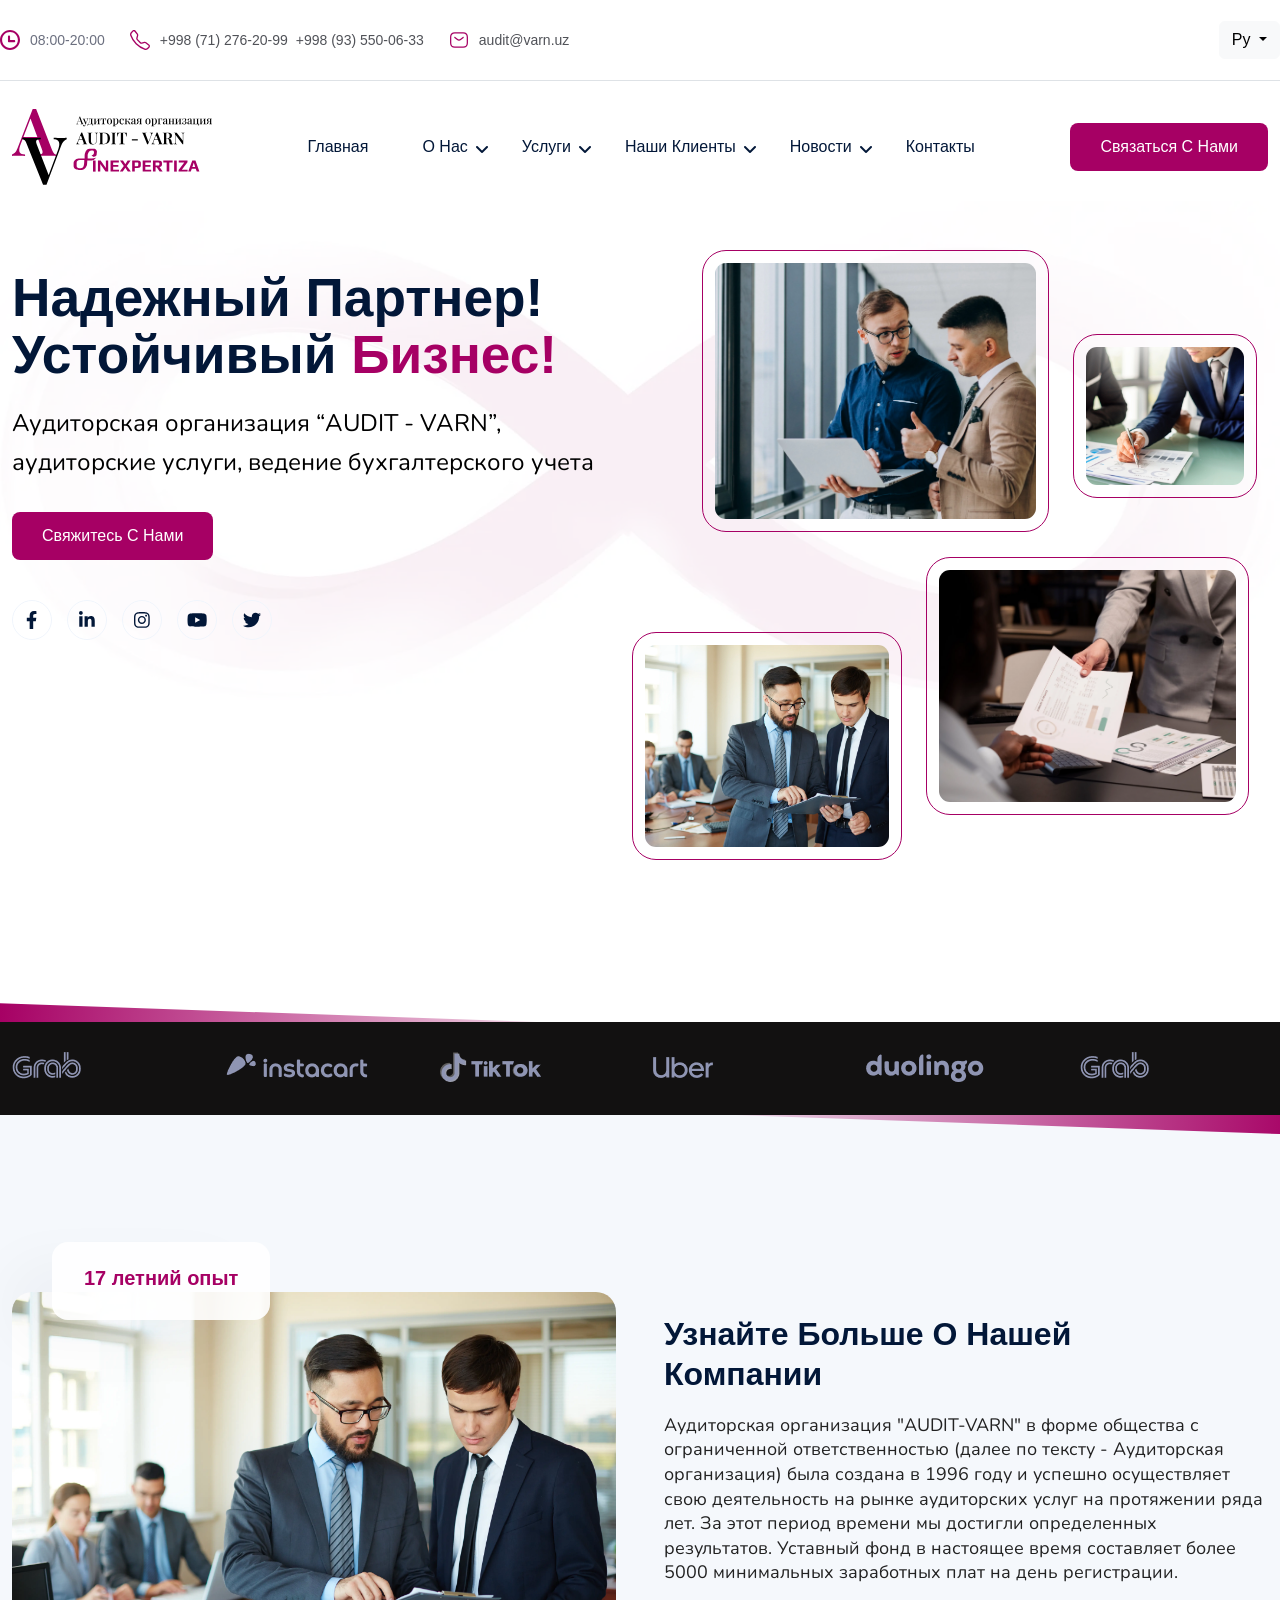
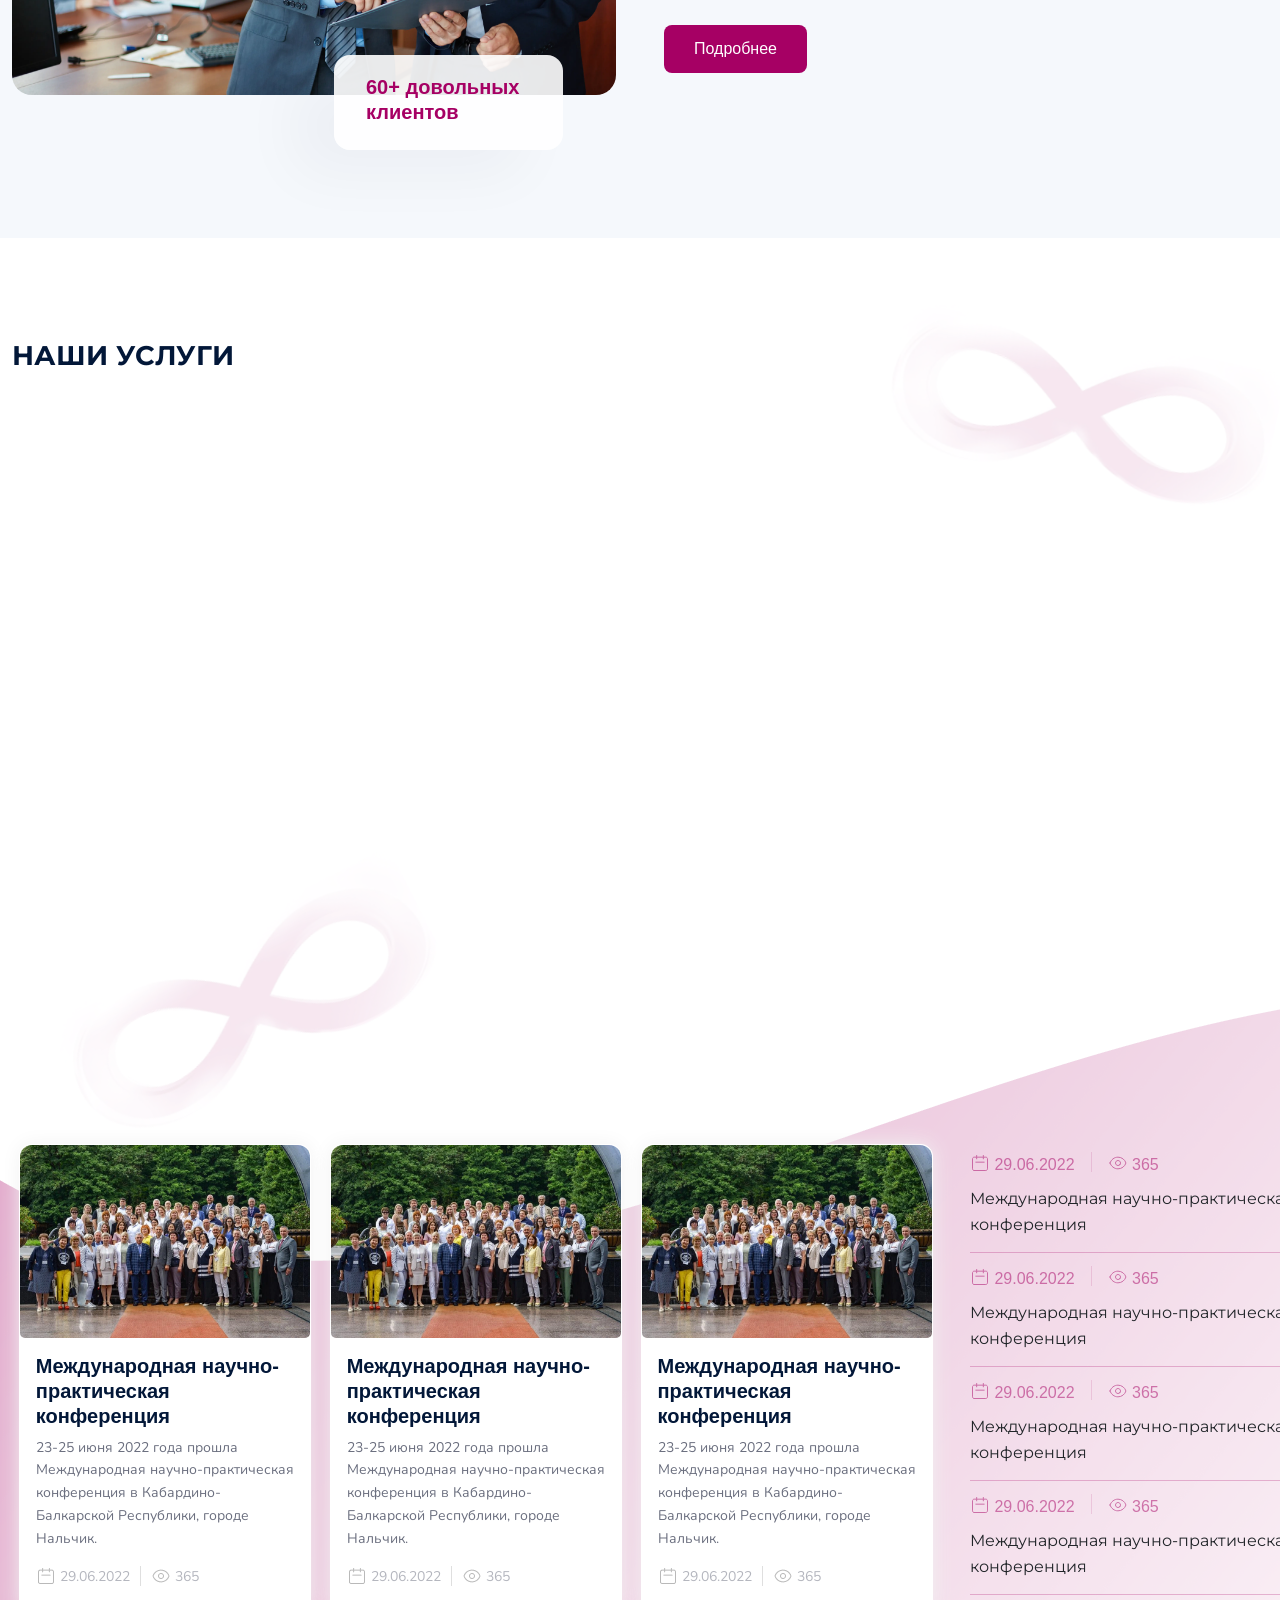
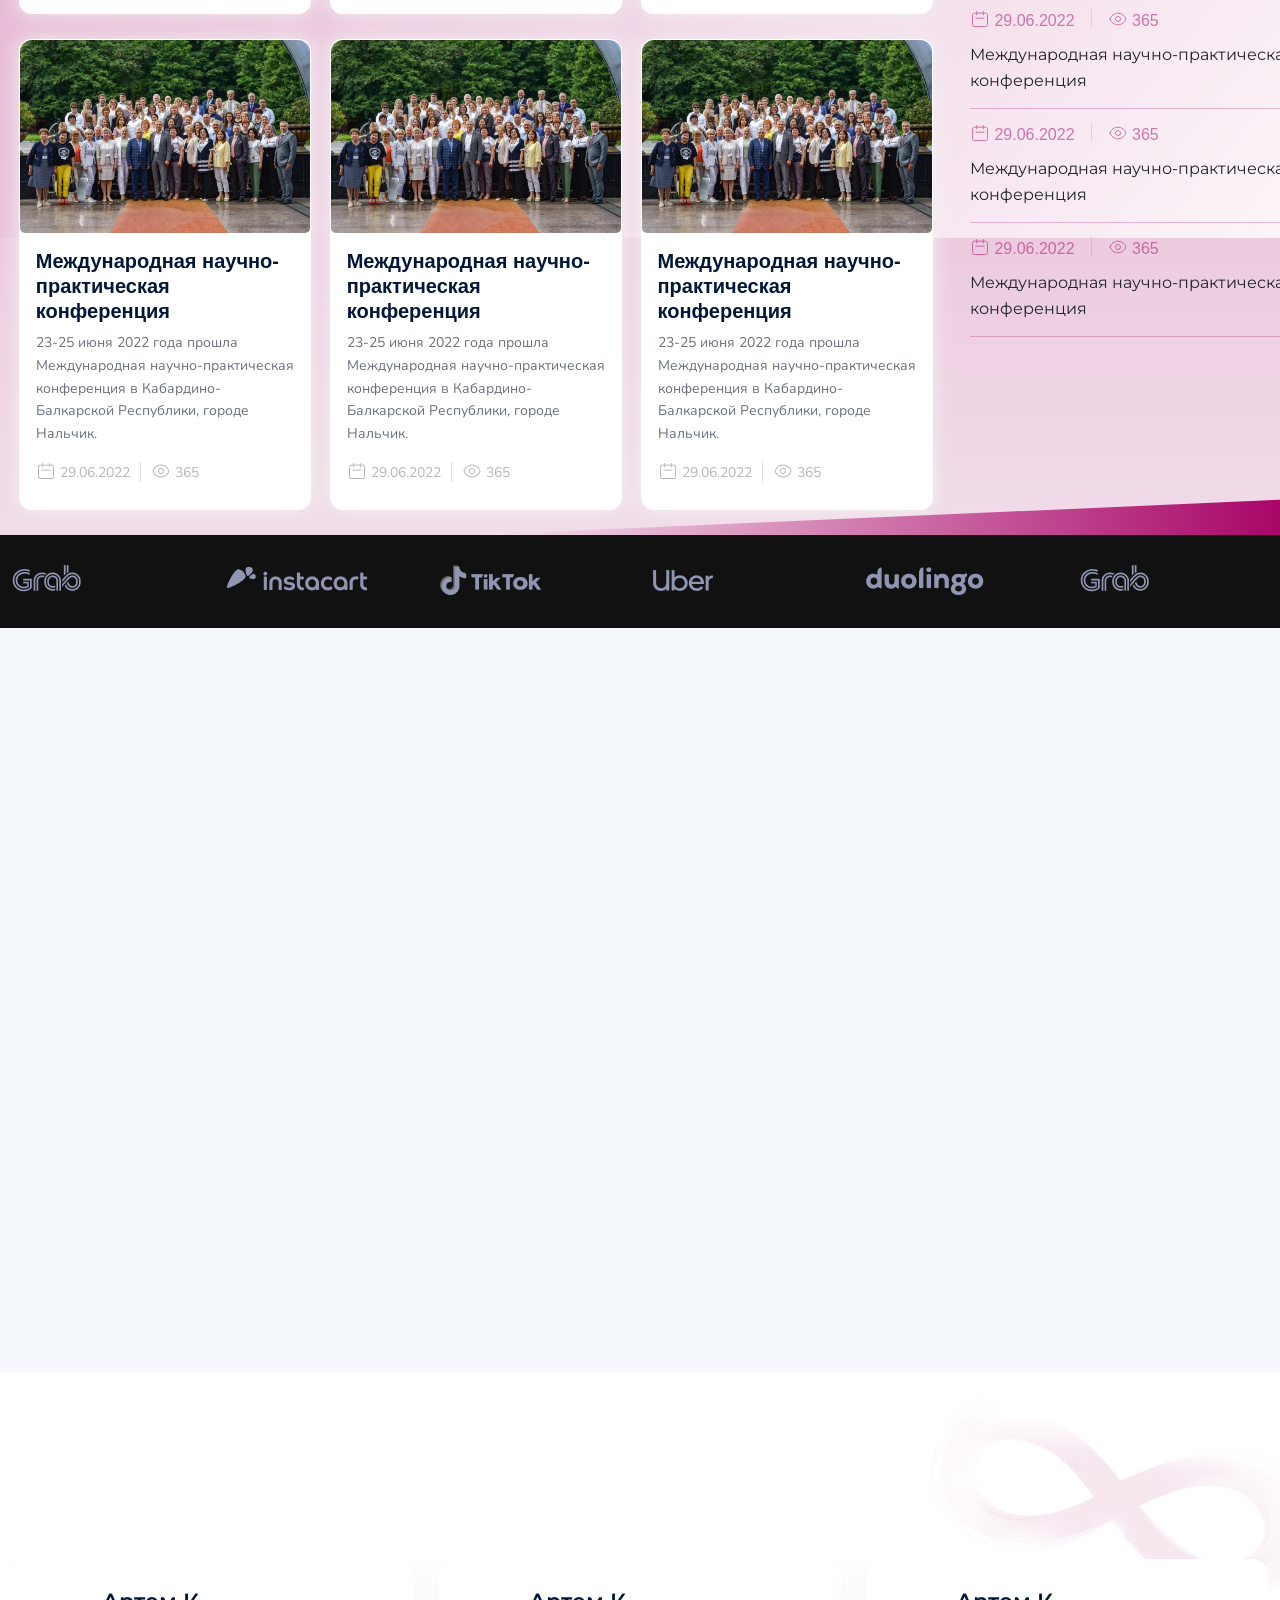
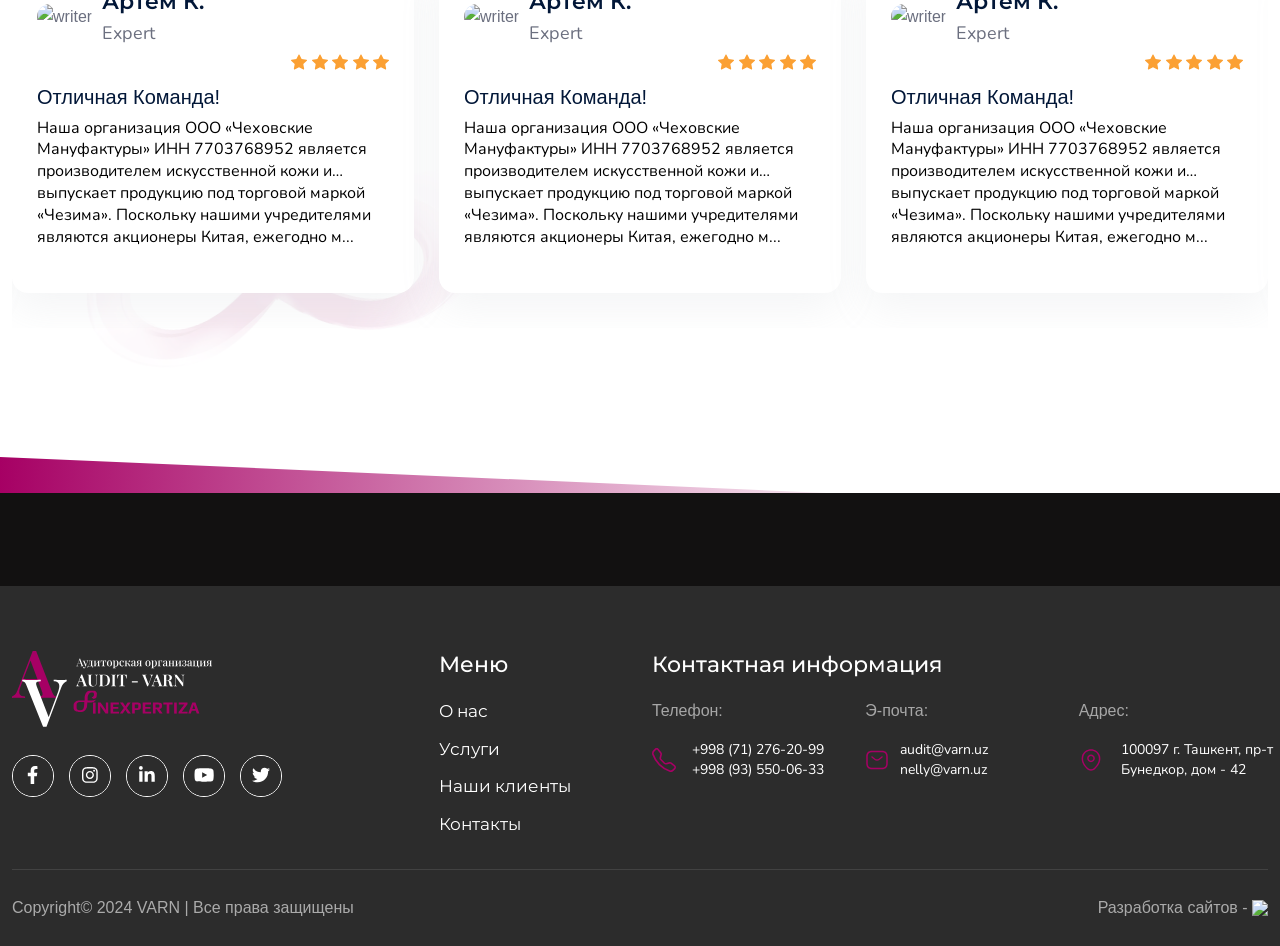
==== commit 26f45845: "image to webp" ====
--- a/index.html
+++ b/index.html
@@ -27,9 +27,9 @@
     content="Professional Multipurpose Corporate HTML Template for Business Consulting & Financial Service that attract new clients, expand your reach, or establish your brand presence,
       Torkbiz is the perfect choice for crafting a modern business website that stands out in today's competitive landscape.">
   <meta property="og:type" content="website">
-  <meta property="og:image" content="assets/images/og.png">
-
-  <link rel="shortcut icon" href="assets/images/icon/logo.png" type="image/x-icon">
+  <meta property="og:image" content="assets/images/og.webp">
+
+  <link rel="shortcut icon" href="assets/images/icon/logo.webp" type="image/x-icon">
 
   <link rel="stylesheet" href="assets/css/bootstrap.min.css">
   <link rel="stylesheet" href="assets/css/aos.css">
@@ -216,12 +216,12 @@
             <div class="col-lg-6 col-md-6">
               <div class=" banner-images d-flex flex-column">
                 <div>
-                  <img loading="lazy" src="assets/images/bg/image.png" alt="work 1">
-                  <img loading="lazy" src="assets/images/bg/image2.png" alt="work 2">
+                  <img loading="lazy" src="assets/images/bg/image.webp" alt="work 1">
+                  <img loading="lazy" src="assets/images/bg/image2.webp" alt="work 2">
                 </div>
                 <div>
-                  <img loading="lazy" src="assets/images/bg/image3.png" alt="work 3">
-                  <img loading="lazy" src="assets/images/bg/image4.png" alt="work 4">
+                  <img loading="lazy" src="assets/images/bg/image3.webp" alt="work 3">
+                  <img loading="lazy" src="assets/images/bg/image4.webp" alt="work 4">
                 </div>
               </div>
             </div>
@@ -241,35 +241,35 @@
             <div class="swiper-slide">
               <div class="partner__item">
                 <div class="partner__item-inner">
-                  <img loading="lazy" src="assets/images/partner/light/1.png" alt="partner logo">
+                  <img loading="lazy" src="assets/images/partner/light/1.webp" alt="partner logo">
                 </div>
               </div>
             </div>
             <div class="swiper-slide">
               <div class="partner__item">
                 <div class="partner__item-inner">
-                  <img loading="lazy" src="assets/images/partner/light/2.png" alt="partner logo">
+                  <img loading="lazy" src="assets/images/partner/light/2.webp" alt="partner logo">
                 </div>
               </div>
             </div>
             <div class="swiper-slide">
               <div class="partner__item">
                 <div class="partner__item-inner">
-                  <img loading="lazy" src="assets/images/partner/light/3.png" alt="partner logo">
+                  <img loading="lazy" src="assets/images/partner/light/3.webp" alt="partner logo">
                 </div>
               </div>
             </div>
             <div class="swiper-slide">
               <div class="partner__item">
                 <div class="partner__item-inner">
-                  <img loading="lazy" src="assets/images/partner/light/4.png" alt="partner logo">
+                  <img loading="lazy" src="assets/images/partner/light/4.webp" alt="partner logo">
                 </div>
               </div>
             </div>
             <div class="swiper-slide">
               <div class="partner__item">
                 <div class="partner__item-inner">
-                  <img loading="lazy" src="assets/images/partner/light/5.png" alt="partner logo">
+                  <img loading="lazy" src="assets/images/partner/light/5.webp" alt="partner logo">
                 </div>
               </div>
             </div>
@@ -289,7 +289,7 @@
             <div class="about__thumb" data-aos="fade-right" data-aos-duration="800">
               <div class="about__thumb-inner">
                 <div class="about__thumb-image floating-content">
-                  <img loading="lazy" class="dark" src="assets/images/bg/image5.png" alt="about-image">
+                  <img loading="lazy" class="dark" src="assets/images/bg/image5.webp" alt="about-image">
                   <div class="floating-content__top-left">
                     <div class="floating-content__item">
                       <h3> <span class="purecounter" data-purecounter-start="0" data-purecounter-end="28">28</span>
@@ -470,97 +470,97 @@
       <div class="row flex-lg-nowrap flex-sm-wrap mt-5 mx-0">
         <div class="col-sm-12 col-xl-9 col-lg-8 col-12 row news_box" data-aos="fade-right" data-aos-duration="2000">
           <div class="card" data-aos="fade-up" data-aos-duration="1200">
-            <img loading="lazy" src="assets/images/news/image.png" class="card-img loading=" lazy"-top" alt="news">
+            <img loading="lazy" src="assets/images/news/image.webp" class="card-img loading=" lazy"-top" alt="news">
             <div class="card-body">
               <h5 class="fs-5">Международная научно-практическая конференция</h5>
               <p>23-25 июня 2022 года прошла Международная научно-практическая конференция в
                 Кабардино-Балкарской Республики, городе Нальчик.</p>
               <div class="opacity-50 d-flex align-items-center flex-row my-2">
-                <span><img loading="lazy" src="assets/images/news/calendar.png" alt="Calendar"
+                <span><img loading="lazy" src="assets/images/news/calendar.webp" alt="Calendar"
                     style="margin-top: -5px;">
                   29.06.2022</span>
                 <span class="vr"></span>
-                <span><img loading="lazy" src="assets/images/news/eye.png" alt="eye" style="margin-top: -4px;">
+                <span><img loading="lazy" src="assets/images/news/eye.webp" alt="eye" style="margin-top: -4px;">
                   365</span>
               </div>
             </div>
           </div>
           <div class="card" data-aos="fade-up" data-aos-duration="1200">
-            <img loading="lazy" src="assets/images/news/image.png" class="card-img loading=" lazy"-top" alt="news">
+            <img loading="lazy" src="assets/images/news/image.webp" class="card-img loading=" lazy"-top" alt="news">
             <div class="card-body">
               <h5 class="fs-5">Международная научно-практическая конференция</h5>
               <p>23-25 июня 2022 года прошла Международная научно-практическая конференция в
                 Кабардино-Балкарской Республики, городе Нальчик.</p>
               <div class="opacity-50 d-flex align-items-center flex-row my-2">
-                <span><img loading="lazy" src="assets/images/news/calendar.png" alt="Calendar"
+                <span><img loading="lazy" src="assets/images/news/calendar.webp" alt="Calendar"
                     style="margin-top: -5px;">
                   29.06.2022</span>
                 <span class="vr"></span>
-                <span><img loading="lazy" src="assets/images/news/eye.png" alt="eye" style="margin-top: -4px;">
+                <span><img loading="lazy" src="assets/images/news/eye.webp" alt="eye" style="margin-top: -4px;">
                   365</span>
               </div>
             </div>
           </div>
           <div class="card" data-aos="fade-up" data-aos-duration="1200">
-            <img loading="lazy" src="assets/images/news/image.png" class="card-img loading=" lazy"-top" alt="news">
+            <img loading="lazy" src="assets/images/news/image.webp" class="card-img loading=" lazy"-top" alt="news">
             <div class="card-body">
               <h5 class="fs-5">Международная научно-практическая конференция</h5>
               <p>23-25 июня 2022 года прошла Международная научно-практическая конференция в
                 Кабардино-Балкарской Республики, городе Нальчик.</p>
               <div class="opacity-50 d-flex align-items-center flex-row my-2">
-                <span><img loading="lazy" src="assets/images/news/calendar.png" alt="Calendar"
+                <span><img loading="lazy" src="assets/images/news/calendar.webp" alt="Calendar"
                     style="margin-top: -5px;">
                   29.06.2022</span>
                 <span class="vr"></span>
-                <span><img loading="lazy" src="assets/images/news/eye.png" alt="eye" style="margin-top: -4px;">
+                <span><img loading="lazy" src="assets/images/news/eye.webp" alt="eye" style="margin-top: -4px;">
                   365</span>
               </div>
             </div>
           </div>
           <div class="card" data-aos="fade-up" data-aos-duration="1200">
-            <img loading="lazy" src="assets/images/news/image.png" class="card-img loading=" lazy"-top" alt="news">
+            <img loading="lazy" src="assets/images/news/image.webp" class="card-img loading=" lazy"-top" alt="news">
             <div class="card-body">
               <h5 class="fs-5">Международная научно-практическая конференция</h5>
               <p>23-25 июня 2022 года прошла Международная научно-практическая конференция в
                 Кабардино-Балкарской Республики, городе Нальчик.</p>
               <div class="opacity-50 d-flex align-items-center flex-row my-2">
-                <span><img loading="lazy" src="assets/images/news/calendar.png" alt="Calendar"
+                <span><img loading="lazy" src="assets/images/news/calendar.webp" alt="Calendar"
                     style="margin-top: -5px;">
                   29.06.2022</span>
                 <span class="vr"></span>
-                <span><img loading="lazy" src="assets/images/news/eye.png" alt="eye" style="margin-top: -4px;">
+                <span><img loading="lazy" src="assets/images/news/eye.webp" alt="eye" style="margin-top: -4px;">
                   365</span>
               </div>
             </div>
           </div>
           <div class="card" data-aos="fade-up" data-aos-duration="1200">
-            <img loading="lazy" src="assets/images/news/image.png" class="card-img loading=" lazy"-top" alt="news">
+            <img loading="lazy" src="assets/images/news/image.webp" class="card-img loading=" lazy"-top" alt="news">
             <div class="card-body">
               <h5 class="fs-5">Международная научно-практическая конференция</h5>
               <p>23-25 июня 2022 года прошла Международная научно-практическая конференция в
                 Кабардино-Балкарской Республики, городе Нальчик.</p>
               <div class="opacity-50 d-flex align-items-center flex-row my-2">
-                <span><img loading="lazy" src="assets/images/news/calendar.png" alt="Calendar"
+                <span><img loading="lazy" src="assets/images/news/calendar.webp" alt="Calendar"
                     style="margin-top: -5px;">
                   29.06.2022</span>
                 <span class="vr"></span>
-                <span><img loading="lazy" src="assets/images/news/eye.png" alt="eye" style="margin-top: -4px;">
+                <span><img loading="lazy" src="assets/images/news/eye.webp" alt="eye" style="margin-top: -4px;">
                   365</span>
               </div>
             </div>
           </div>
           <div class="card" data-aos="fade-up" data-aos-duration="1200">
-            <img loading="lazy" src="assets/images/news/image.png" class="card-img loading=" lazy"-top" alt="news">
+            <img loading="lazy" src="assets/images/news/image.webp" class="card-img loading=" lazy"-top" alt="news">
             <div class="card-body">
               <h5 class="fs-5">Международная научно-практическая конференция</h5>
               <p>23-25 июня 2022 года прошла Международная научно-практическая конференция в
                 Кабардино-Балкарской Республики, городе Нальчик.</p>
               <div class="opacity-50 d-flex align-items-center flex-row my-2">
-                <span><img loading="lazy" src="assets/images/news/calendar.png" alt="Calendar"
+                <span><img loading="lazy" src="assets/images/news/calendar.webp" alt="Calendar"
                     style="margin-top: -5px;">
                   29.06.2022</span>
                 <span class="vr"></span>
-                <span><img loading="lazy" src="assets/images/news/eye.png" alt="eye" style="margin-top: -4px;">
+                <span><img loading="lazy" src="assets/images/news/eye.webp" alt="eye" style="margin-top: -4px;">
                   365</span>
               </div>
             </div>
@@ -783,28 +783,28 @@
             <div class="swiper-slide">
               <div class="partner__item">
                 <div class="partner__item-inner">
-                  <img loading="lazy" src="assets/images/partner/light/1.png" alt="partner logo">
+                  <img loading="lazy" src="assets/images/partner/light/1.webp" alt="partner logo">
                 </div>
               </div>
             </div>
             <div class="swiper-slide">
               <div class="partner__item">
                 <div class="partner__item-inner">
-                  <img loading="lazy" src="assets/images/partner/light/2.png" alt="partner logo">
+                  <img loading="lazy" src="assets/images/partner/light/2.webp" alt="partner logo">
                 </div>
               </div>
             </div>
             <div class="swiper-slide">
               <div class="partner__item">
                 <div class="partner__item-inner">
-                  <img loading="lazy" src="assets/images/partner/light/3.png" alt="partner logo">
+                  <img loading="lazy" src="assets/images/partner/light/3.webp" alt="partner logo">
                 </div>
               </div>
             </div>
             <div class="swiper-slide">
               <div class="partner__item">
                 <div class="partner__item-inner">
-                  <img loading="lazy" src="assets/images/partner/light/4.png" alt="partner logo">
+                  <img loading="lazy" src="assets/images/partner/light/4.webp" alt="partner logo">
                 </div>
               </div>
             </div>
@@ -812,7 +812,7 @@
               <div class="swiper-slide">
                 <div class="partner__item">
                   <div class="partner__item-inner">
-                    <img loading="lazy" src="assets/images/partner/light/5.png" alt="partner logo">
+                    <img loading="lazy" src="assets/images/partner/light/5.webp" alt="partner logo">
                   </div>
                 </div>
               </div>
@@ -843,42 +843,42 @@
         <div class="slider-container">
           <div class="slider">
             <div class="slide">
-              <img loading="lazy" src="assets/images/experts/image.png" alt="Image 1">
+              <img loading="lazy" src="assets/images/experts/image.webp" alt="Image 1">
               <h4>Lorem ipsum dolor consectetur.</h4>
               <p>Lorem ipsum dolor sit amet elit.</p>
             </div>
             <div class="slide">
-              <img loading="lazy" src="assets/images/experts/image2.png" alt="Image 2">
+              <img loading="lazy" src="assets/images/experts/image2.webp" alt="Image 2">
               <h4>Lorem ipsum dolor consectetur.</h4>
               <p>Lorem ipsum dolor sit amet elit.</p>
             </div>
             <div class="slide">
-              <img loading="lazy" src="assets/images/experts/image3.png" alt="Image 3">
+              <img loading="lazy" src="assets/images/experts/image3.webp" alt="Image 3">
               <h4>Lorem ipsum dolor consectetur.</h4>
               <p>Lorem ipsum dolor sit amet elit.</p>
             </div>
             <div class="slide">
-              <img loading="lazy" src="assets/images/experts/image4.png" alt="Image 4">
+              <img loading="lazy" src="assets/images/experts/image4.webp" alt="Image 4">
               <h4>Lorem ipsum dolor consectetur.</h4>
               <p>Lorem ipsum dolor sit amet elit.</p>
             </div>
             <div class="slide">
-              <img loading="lazy" src="assets/images/experts/image.png" alt="Image 5">
+              <img loading="lazy" src="assets/images/experts/image.webp" alt="Image 5">
               <h4>Lorem ipsum dolor consectetur.</h4>
               <p>Lorem ipsum dolor sit amet elit.</p>
             </div>
             <div class="slide">
-              <img loading="lazy" src="assets/images/experts/image2.png" alt="Image 6">
+              <img loading="lazy" src="assets/images/experts/image2.webp" alt="Image 6">
               <h4>Lorem ipsum dolor consectetur.</h4>
               <p>Lorem ipsum dolor sit amet elit.</p>
             </div>
             <div class="slide">
-              <img loading="lazy" src="assets/images/experts/image3.png" alt="Image 7">
+              <img loading="lazy" src="assets/images/experts/image3.webp" alt="Image 7">
               <h4>Lorem ipsum dolor consectetur.</h4>
               <p>Lorem ipsum dolor sit amet elit.</p>
             </div>
             <div class="slide">
-              <img loading="lazy" src="assets/images/experts/image4.png" alt="Image 8">
+              <img loading="lazy" src="assets/images/experts/image4.webp" alt="Image 8">
               <h4>Lorem ipsum dolor consectetur.</h4>
               <p>Lorem ipsum dolor sit amet elit.</p>
             </div>
@@ -1194,7 +1194,7 @@
               <ul class="footer-menu wow fadeInRight" data-wow-delay=".4s"
                 style="visibility: visible; animation-delay: 0.4s; animation-name: fadeInRight;">
                 Разработка сайтов - <a href="https://oqila.uz"><img loading="lazy"
-                    src="https://mariolivagroup.uz/wp-content/themes/wp-bootstrap-starter/assets/img/logo/oqila-logo.png" width="66"></a>
+                    src="https://mariolivagroup.uz/wp-content/themes/wp-bootstrap-starter/assets/img/logo/oqila-logo.webp" width="66"></a>
               </ul>
             </div>
           </div>
